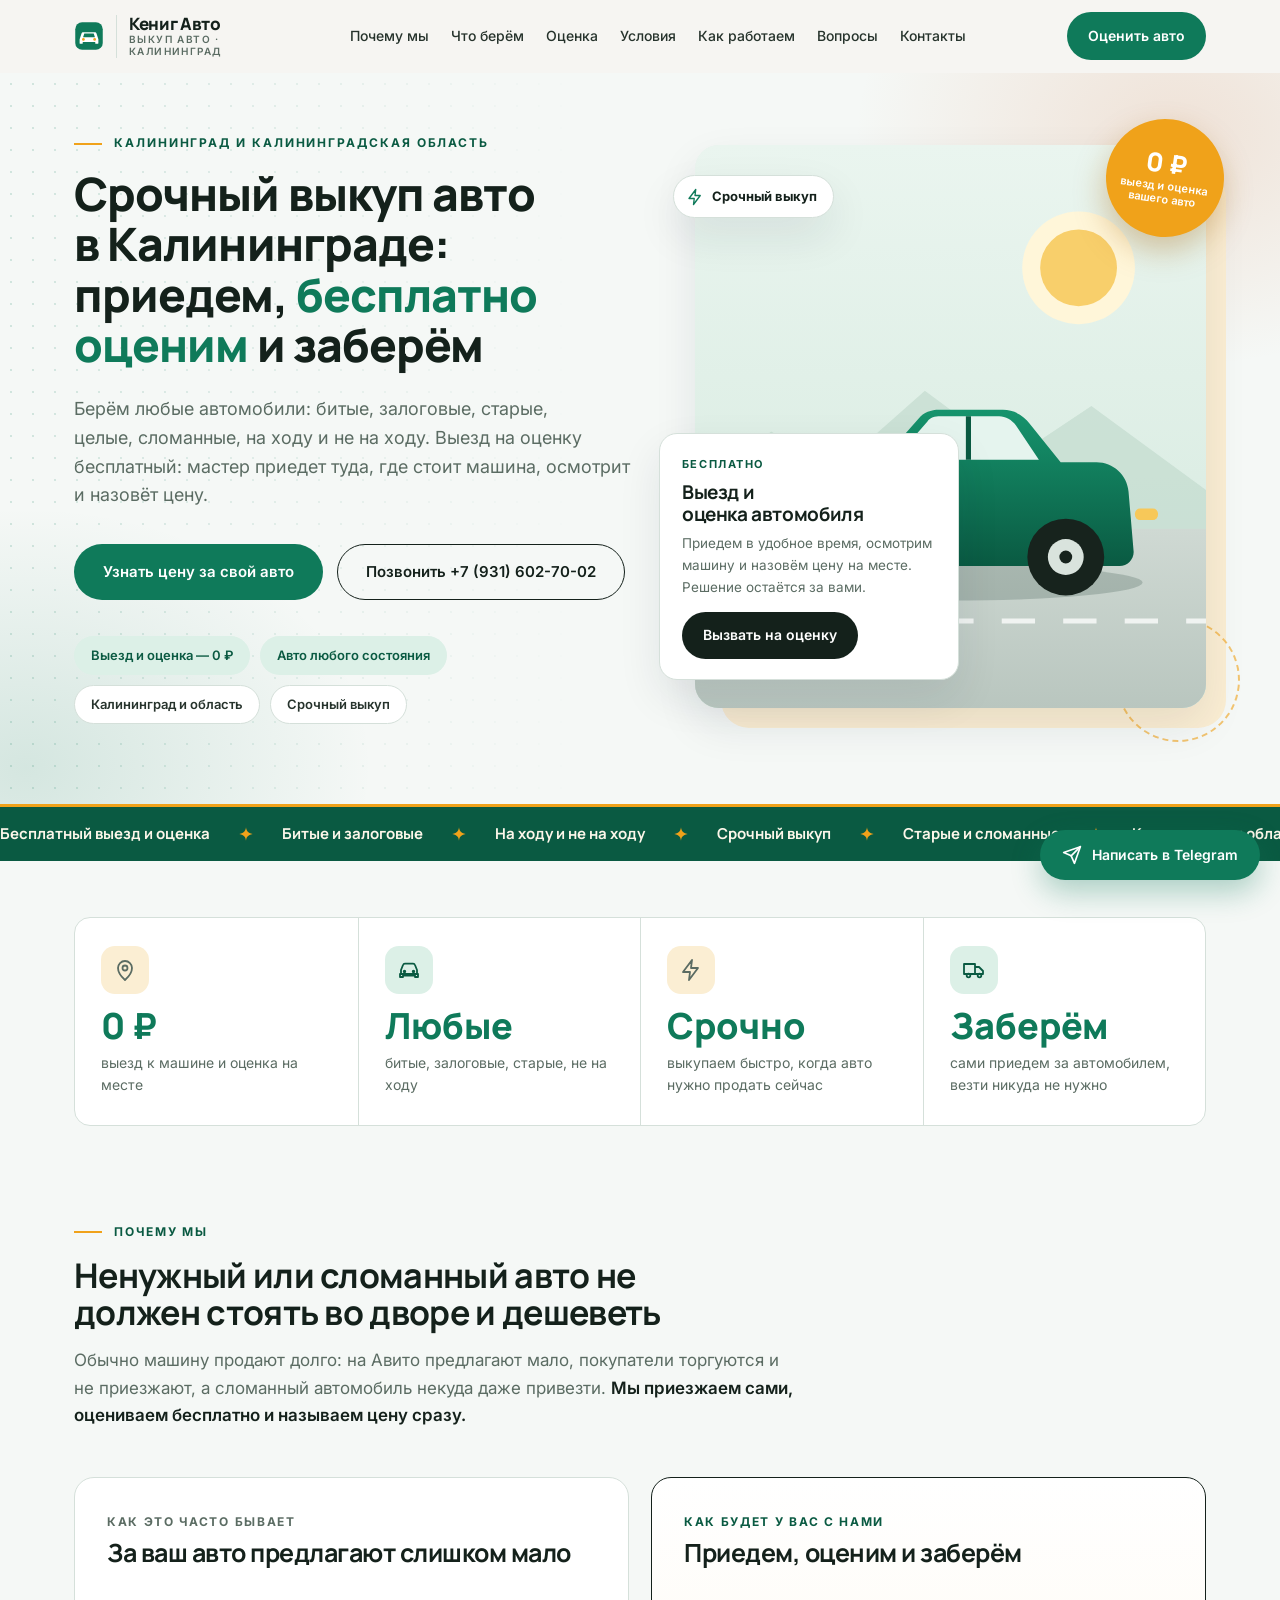
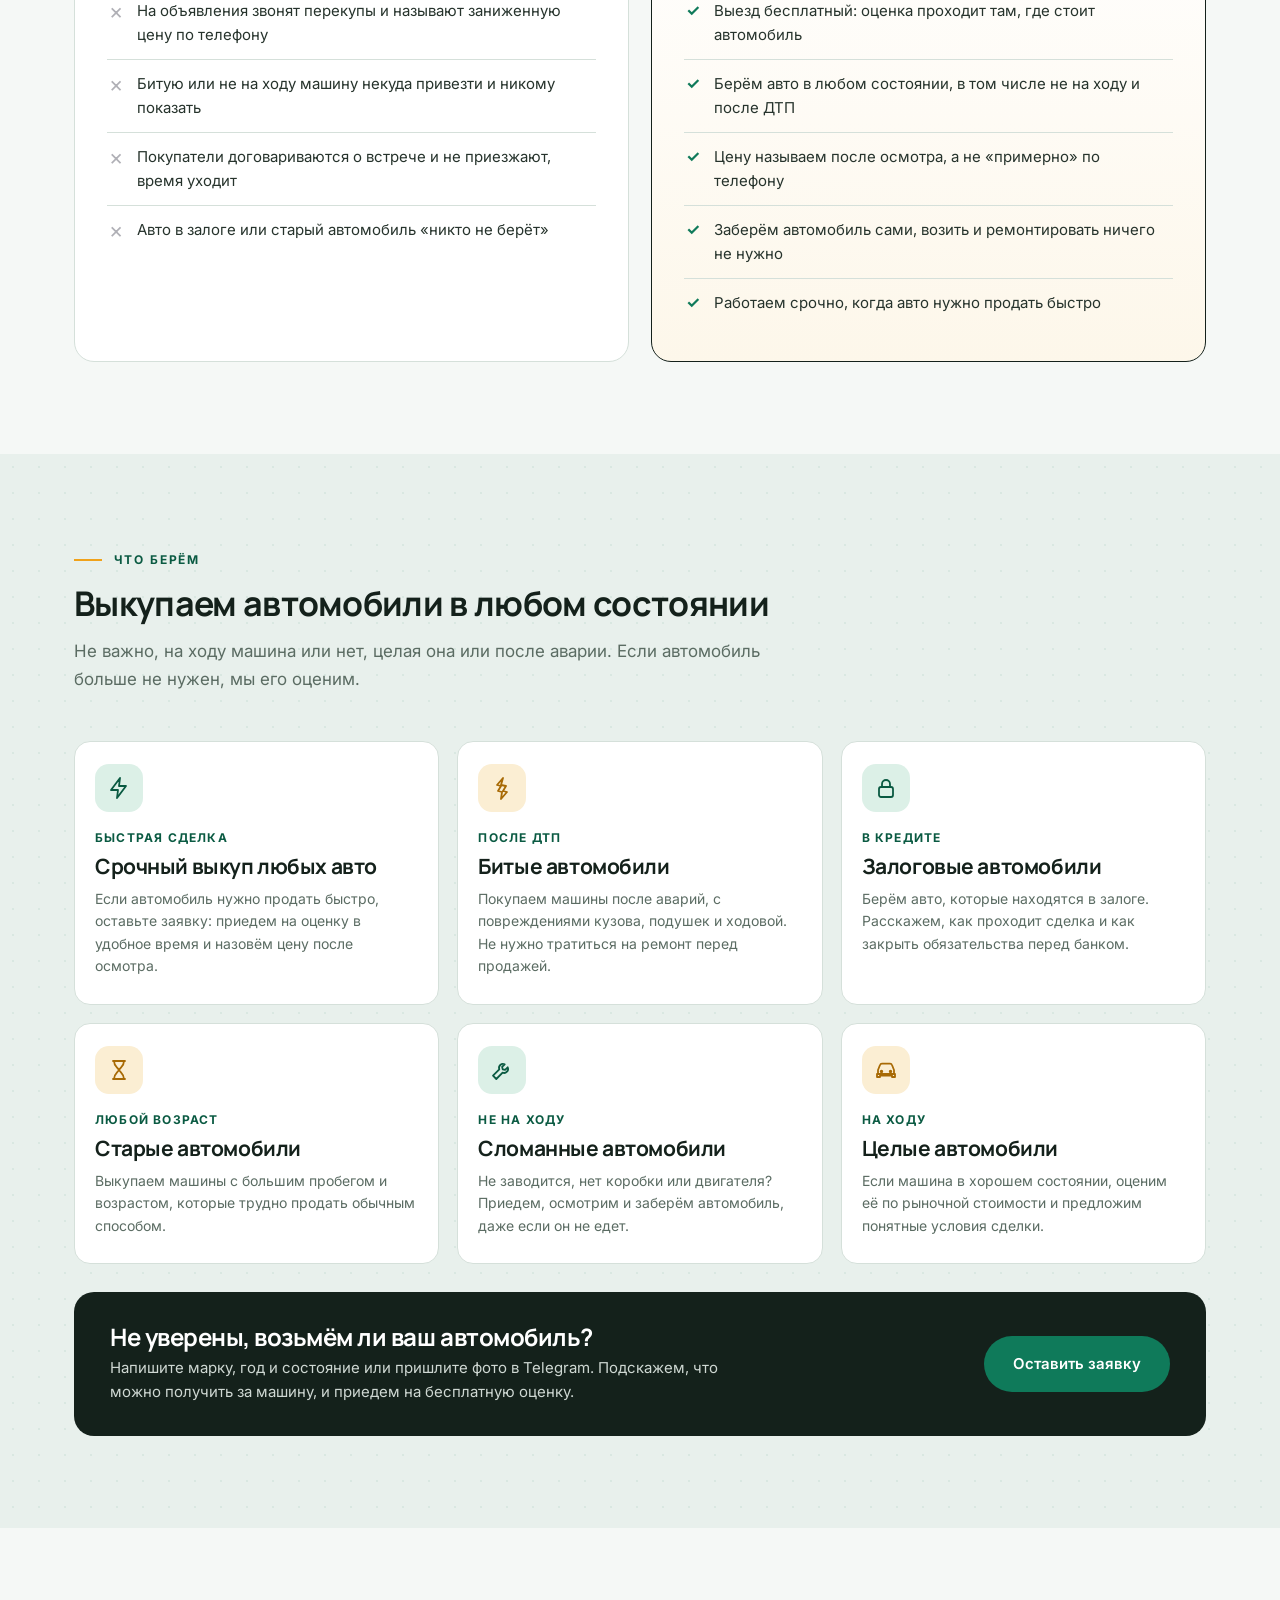
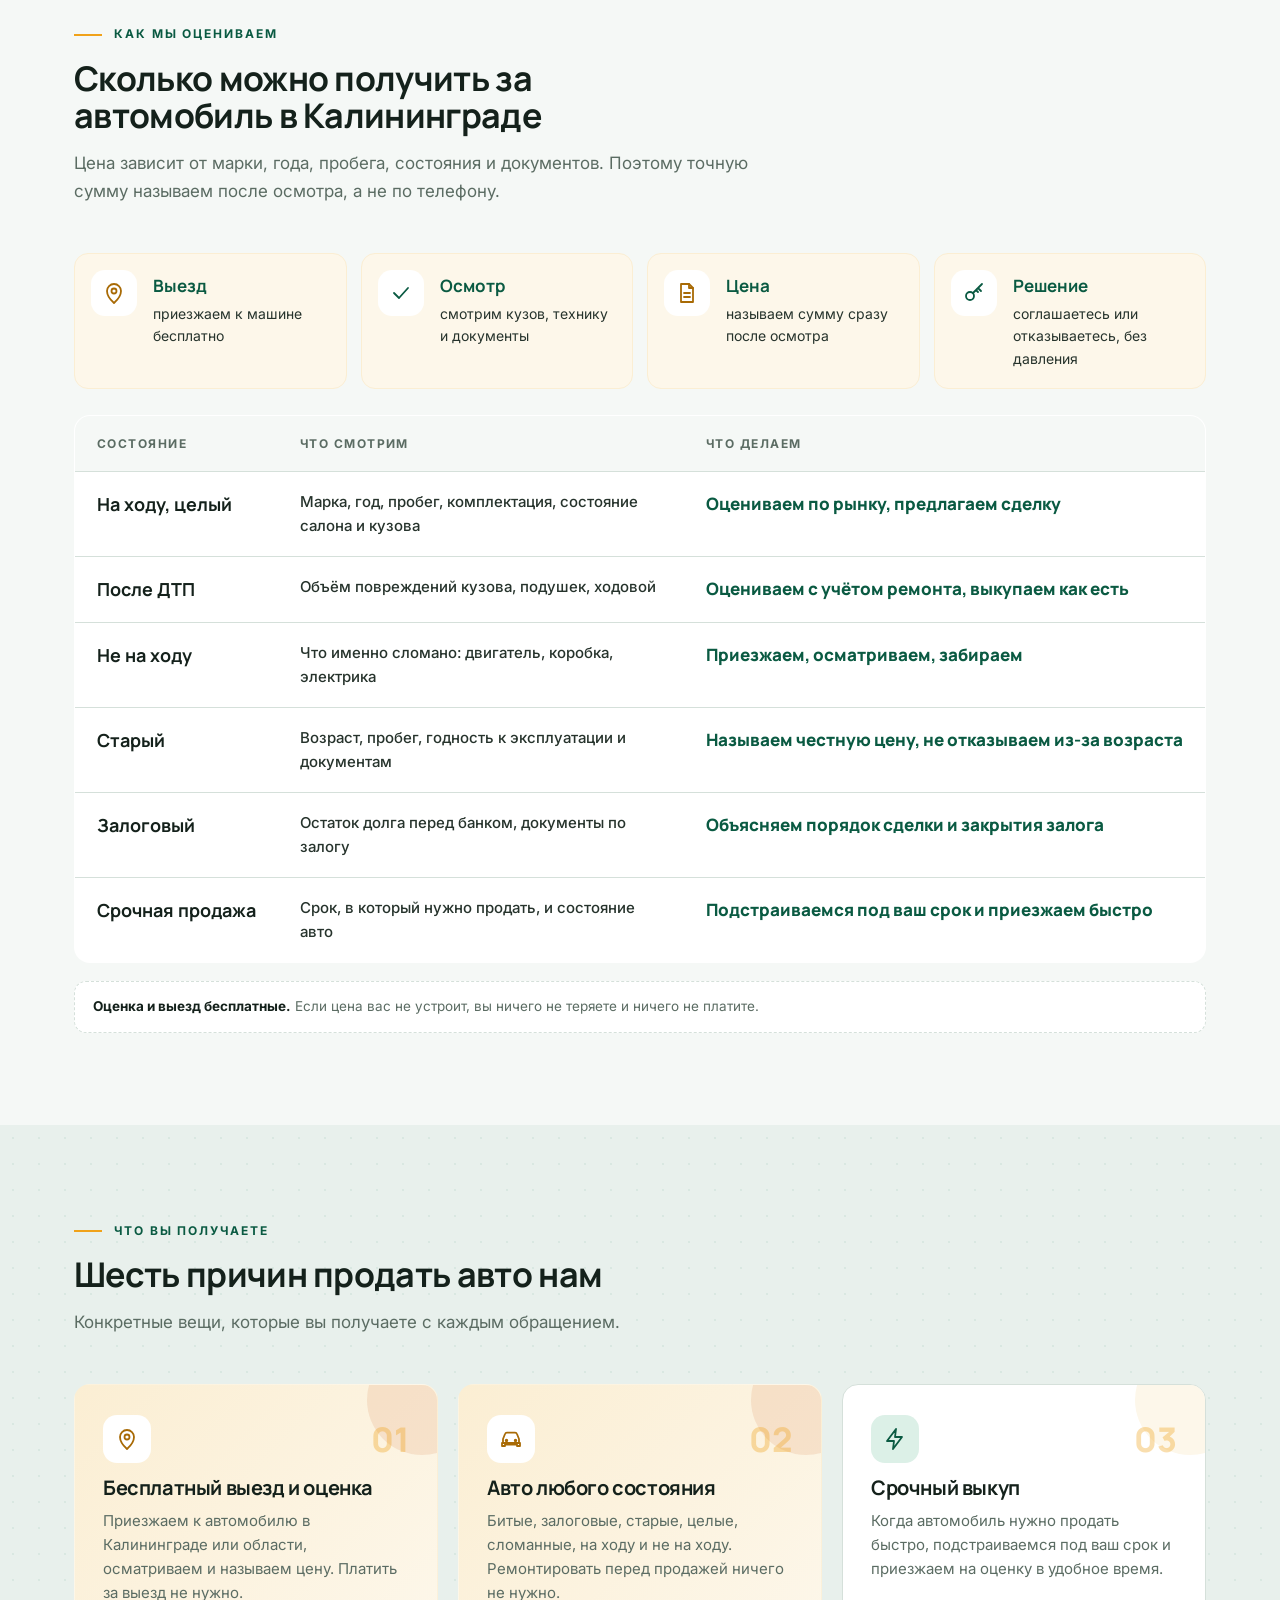
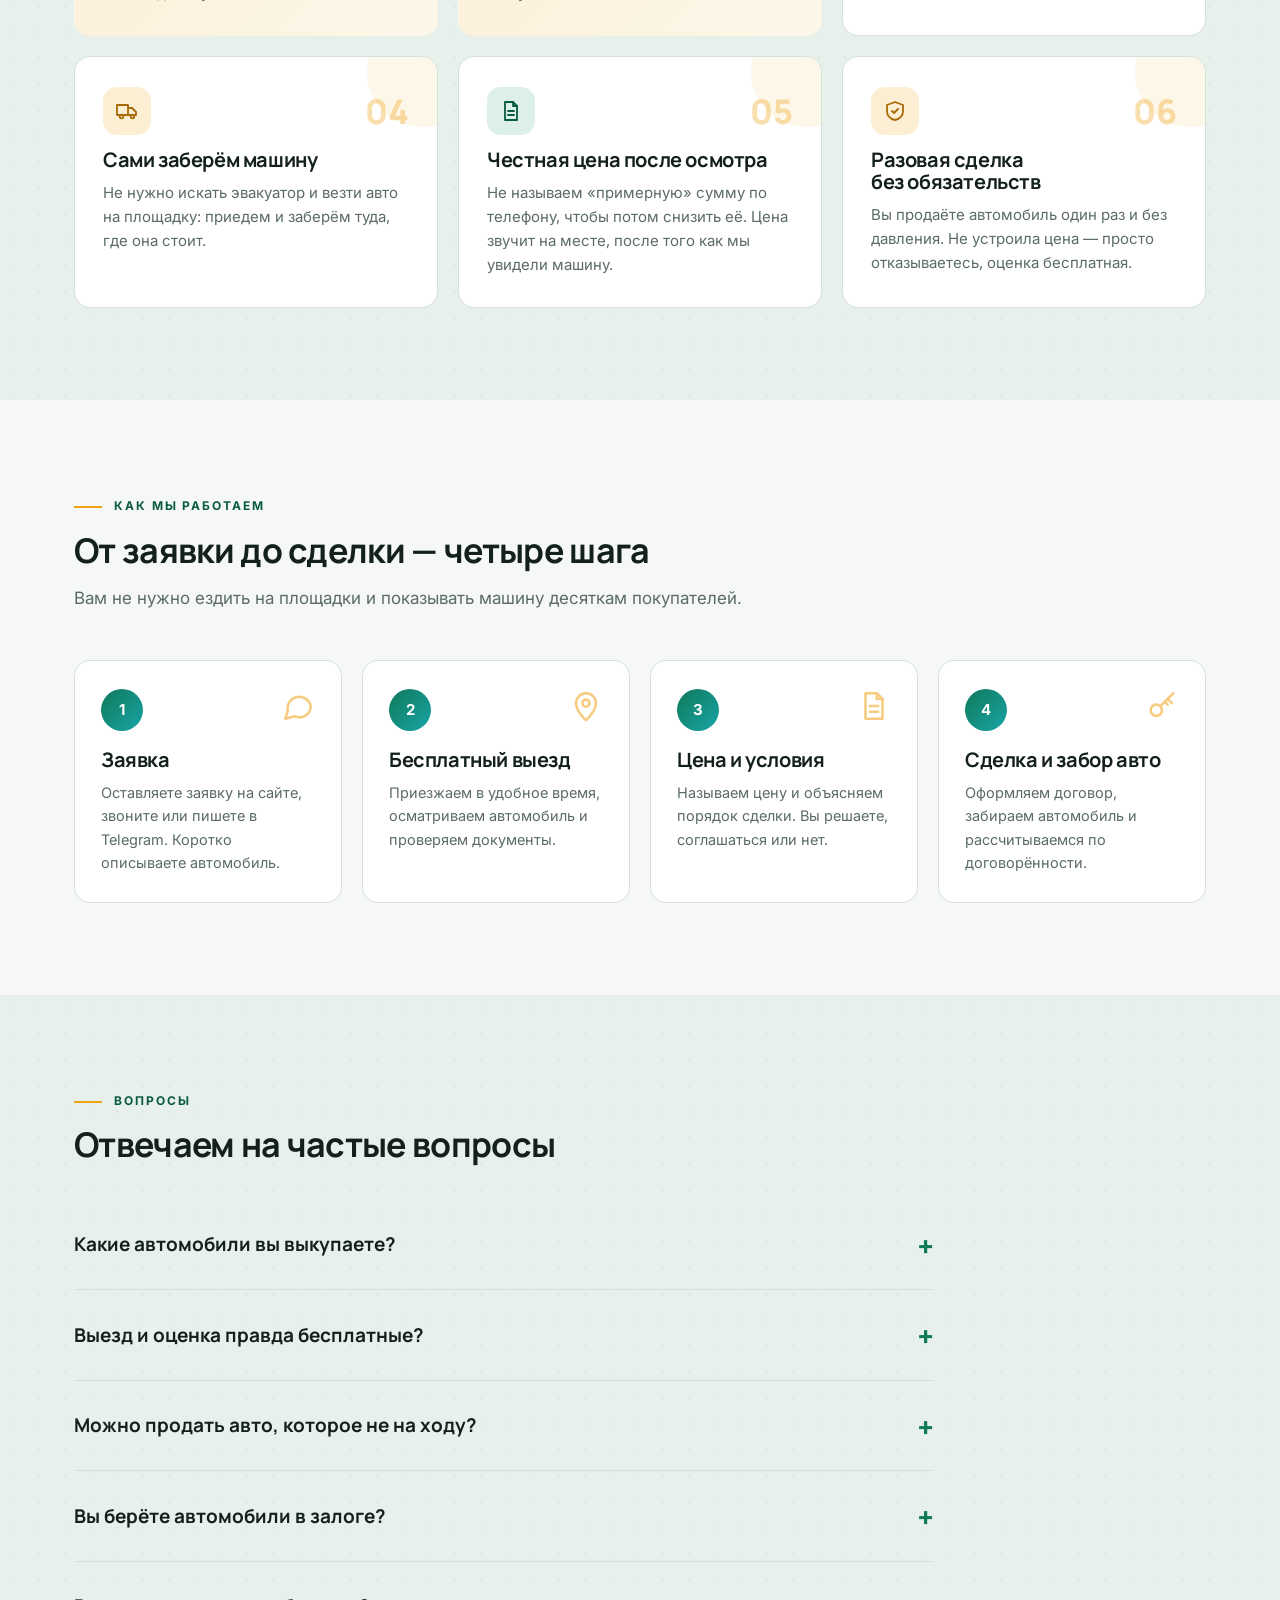
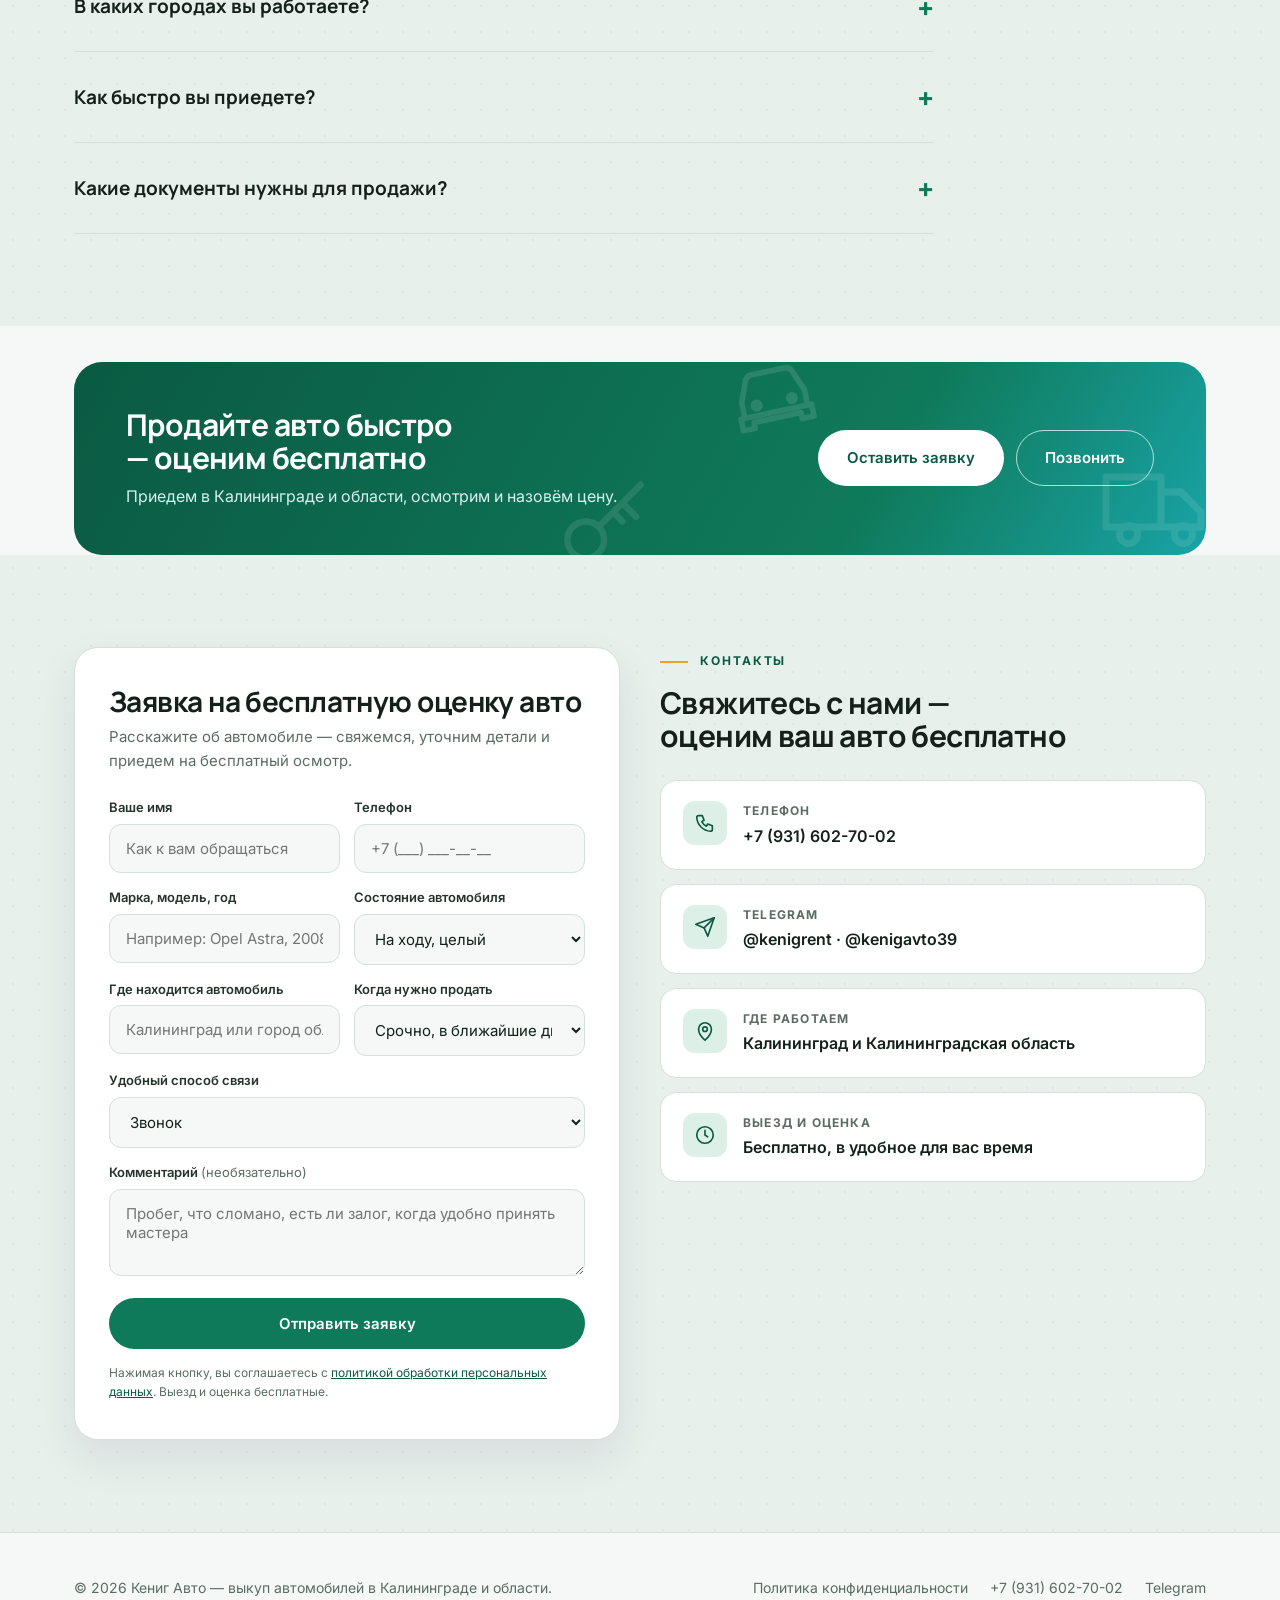
==== index.html @ 253a0542 "init: landing for Kenig Avto car buyout Kaliningrad" ====
<!DOCTYPE html>
<html lang="ru">
<head>
<meta charset="UTF-8">
<meta name="viewport" content="width=device-width, initial-scale=1.0">
<meta name="robots" content="noindex, nofollow">
<title>Срочный выкуп авто в Калининграде и области с бесплатным выездом | Кениг Авто</title>
<meta name="description" content="Выкуп любых автомобилей в Калининграде и Калининградской области: битых, залоговых, старых, не на ходу. Бесплатный выезд и оценка, приедем и заберём авто.">
<link rel="icon" href="img/favicon.svg" type="image/svg+xml">
<link rel="preconnect" href="https://fonts.googleapis.com">
<link rel="preconnect" href="https://fonts.gstatic.com" crossorigin>
<link href="https://fonts.googleapis.com/css2?family=Manrope:wght@500;600;700;800&family=Inter:wght@400;500;600;700&display=swap" rel="stylesheet">
<link rel="stylesheet" href="styles.css">
<link rel="stylesheet" href="blog/blog.css">
<link rel="alternate" type="application/rss+xml" title="Блог" href="feed.xml">
</head>
<body>
<svg width="0" height="0" style="position:absolute" aria-hidden="true"><defs>
<symbol id="i-car" viewBox="0 0 24 24"><path d="M4 16V12l2-5a2 2 0 0 1 1.9-1.3h8.2A2 2 0 0 1 18 7l2 5v4"/><path d="M3 16h18v3h-3v-1.5H6V19H3z"/><circle cx="7.5" cy="13.5" r=".8"/><circle cx="16.5" cy="13.5" r=".8"/></symbol>
<symbol id="i-pin" viewBox="0 0 24 24"><path d="M12 22s7-6.2 7-12a7 7 0 1 0-14 0c0 5.8 7 12 7 12z"/><circle cx="12" cy="10" r="2.5"/></symbol>
<symbol id="i-bolt" viewBox="0 0 24 24"><path d="M13 2 4 14h7l-1 8 9-12h-7z"/></symbol>
<symbol id="i-wrench" viewBox="0 0 24 24"><path d="M14.7 6.3a4 4 0 0 0-5.4 5.1L3 17.7 6.3 21l6.3-6.3a4 4 0 0 0 5.1-5.4l-2.6 2.6-2.4-.6-.6-2.4z"/></symbol>
<symbol id="i-crash" viewBox="0 0 24 24"><path d="m13 2-2 7 5 1-3 5 4 1-6 7 1-7-4-1 3-5-4-1z"/></symbol>
<symbol id="i-lock" viewBox="0 0 24 24"><rect x="5" y="11" width="14" height="10" rx="2"/><path d="M8 11V8a4 4 0 0 1 8 0v3"/></symbol>
<symbol id="i-hourglass" viewBox="0 0 24 24"><path d="M6 3h12M6 21h12"/><path d="M7 3c0 5 3 6 5 9-2 3-5 4-5 9M17 3c0 5-3 6-5 9 2 3 5 4 5 9"/></symbol>
<symbol id="i-key" viewBox="0 0 24 24"><circle cx="8" cy="15" r="4"/><path d="m11 12 9-9M16 7l3 3M14 9l2 2"/></symbol>
<symbol id="i-shield" viewBox="0 0 24 24"><path d="M12 3l8 3v6c0 5-3.5 8-8 9-4.5-1-8-4-8-9V6z"/><path d="m9 12 2 2 4-4"/></symbol>
<symbol id="i-file" viewBox="0 0 24 24"><path d="M6 3h8l4 4v14H6z"/><path d="M14 3v4h4M9 12h6M9 16h6"/></symbol>
<symbol id="i-clock" viewBox="0 0 24 24"><circle cx="12" cy="12" r="9"/><path d="M12 7v5l3 2"/></symbol>
<symbol id="i-check" viewBox="0 0 24 24"><path d="m5 12 5 5 9-10"/></symbol>
<symbol id="i-truck" viewBox="0 0 24 24"><path d="M2 6h11v10H2zM13 9h4l4 4v3h-8"/><circle cx="6.5" cy="17.5" r="1.8"/><circle cx="17.5" cy="17.5" r="1.8"/></symbol>
<symbol id="i-chat" viewBox="0 0 24 24"><path d="M21 12a8 8 0 0 1-11.5 7.2L3 21l1.8-5.5A8 8 0 1 1 21 12z"/></symbol>
<symbol id="i-phone" viewBox="0 0 24 24"><path d="M5 4h4l2 5-2.5 1.5a11 11 0 0 0 5 5L15 13l5 2v4a2 2 0 0 1-2 2A16 16 0 0 1 3 6a2 2 0 0 1 2-2z"/></symbol>
<symbol id="i-spark" viewBox="0 0 24 24"><path d="M12 2c.6 5 2.4 8.4 10 10-7.6 1.6-9.4 5-10 10-.6-5-2.4-8.4-10-10 7.6-1.6 9.4-5 10-10z" fill="currentColor" stroke="none"/></symbol>
</defs></svg>

<header class="header" id="header">
  <div class="header__inner">
    <a href="#top" class="logo" aria-label="Кениг Авто — выкуп авто в Калининграде">
      <img src="img/logo.svg" alt="Кениг Авто" width="34" height="34">
      <span class="logo__t">Кениг Авто<small>Выкуп авто · Калининград</small></span>
    </a>
    <nav class="nav" id="nav">
      <a href="#why">Почему мы</a>
      <a href="#services">Что берём</a>
      <a href="#pricing">Оценка</a>
      <a href="#offers">Условия</a>
      <a href="#process">Как работаем</a>
      <a href="#faq">Вопросы</a>
      <a href="#contact">Контакты</a>
    <!-- BLOGNAV:START --><!-- BLOGNAV:END --></nav>
    <div class="header__right">
      <a href="tel:+79316027002" class="header__phone">+7 (931) 602-70-02</a>
      <a href="#contact" class="btn btn--primary">Оценить авто</a>
      <button class="burger" id="burger" aria-label="Меню"><span></span></button>
    </div>
  </div>
</header>

<main id="top">

<section class="hero">
  <div class="container hero__grid">
    <div>
      <p class="section-tag">Калининград и Калининградская область</p>
      <h1>Срочный выкуп авто в Калининграде: приедем, <em>бесплатно оценим</em> и заберём</h1>
      <p class="hero__lead">Берём любые автомобили: битые, залоговые, старые, целые, сломанные, на ходу и не на ходу. Выезд на оценку бесплатный: мастер приедет туда, где стоит машина, осмотрит и назовёт цену.</p>
      <div class="hero__cta">
        <a href="#contact" class="btn btn--primary">Узнать цену за свой авто</a>
        <a href="tel:+79316027002" class="btn btn--outline">Позвонить +7 (931) 602-70-02</a>
      </div>
      <div class="hero__chips">
        <span class="chip chip--gift">Выезд и оценка — 0 ₽</span>
        <span class="chip chip--gift">Авто любого состояния</span>
        <span class="chip">Калининград и область</span>
        <span class="chip">Срочный выкуп</span>
      </div>
    </div>
    <div class="hero__visual">
      <div class="hero__photo"><img src="img/hero.svg" alt="Автомобиль и ключи: выкуп авто в Калининграде" fetchpriority="high"></div>
      <div class="sticker sticker--round"><b>0 ₽</b><span>выезд и оценка вашего авто</span></div>
      <div class="sticker sticker--tag"><svg class="ic"><use href="#i-bolt"/></svg>Срочный выкуп</div>
      <aside class="hero__card">
        <p class="hero__card-tag">Бесплатно</p>
        <h3>Выезд и оценка автомобиля</h3>
        <p>Приедем в удобное время, осмотрим машину и назовём цену на месте. Решение остаётся за вами.</p>
        <a href="#contact" class="btn btn--dark">Вызвать на оценку</a>
      </aside>
    </div>
  </div>
</section>

<div class="ticker" aria-hidden="true"><div class="ticker__track"><span>Бесплатный выезд и оценка</span><svg class="ic"><use href="#i-spark"/></svg><span>Битые и залоговые</span><svg class="ic"><use href="#i-spark"/></svg><span>На ходу и не на ходу</span><svg class="ic"><use href="#i-spark"/></svg><span>Срочный выкуп</span><svg class="ic"><use href="#i-spark"/></svg><span>Старые и сломанные</span><svg class="ic"><use href="#i-spark"/></svg><span>Калининград и область</span><svg class="ic"><use href="#i-spark"/></svg><span>Бесплатный выезд и оценка</span><svg class="ic"><use href="#i-spark"/></svg><span>Битые и залоговые</span><svg class="ic"><use href="#i-spark"/></svg><span>На ходу и не на ходу</span><svg class="ic"><use href="#i-spark"/></svg><span>Срочный выкуп</span><svg class="ic"><use href="#i-spark"/></svg><span>Старые и сломанные</span><svg class="ic"><use href="#i-spark"/></svg><span>Калининград и область</span><svg class="ic"><use href="#i-spark"/></svg></div></div>

<section class="stats">
  <div class="container">
    <div class="stats__row">
      <div class="stat"><span class="ico"><svg class="ic"><use href="#i-pin"/></svg></span><b>0 ₽</b><span>выезд к машине и оценка на месте</span></div>
      <div class="stat"><span class="ico"><svg class="ic"><use href="#i-car"/></svg></span><b>Любые</b><span>битые, залоговые, старые, не на ходу</span></div>
      <div class="stat"><span class="ico"><svg class="ic"><use href="#i-bolt"/></svg></span><b>Срочно</b><span>выкупаем быстро, когда авто нужно продать сейчас</span></div>
      <div class="stat"><span class="ico"><svg class="ic"><use href="#i-truck"/></svg></span><b>Заберём</b><span>сами приедем за автомобилем, везти никуда не нужно</span></div>
    </div>
  </div>
</section>

<section id="why">
  <div class="container">
    <p class="section-tag">Почему мы</p>
    <h2 class="section-title">Ненужный или сломанный авто не должен стоять во дворе и дешеветь</h2>
    <p class="section-lead">Обычно машину продают долго: на Авито предлагают мало, покупатели торгуются и не приезжают, а сломанный автомобиль некуда даже привезти. <b>Мы приезжаем сами, оцениваем бесплатно и называем цену сразу.</b></p>
    <div class="versus">
      <div class="versus__col">
        <p class="versus__label">Как это часто бывает</p>
        <h3>За ваш авто предлагают слишком мало</h3>
        <ul>
          <li>На объявления звонят перекупы и называют заниженную цену по телефону</li>
          <li>Битую или не на ходу машину некуда привезти и никому показать</li>
          <li>Покупатели договариваются о встрече и не приезжают, время уходит</li>
          <li>Авто в залоге или старый автомобиль «никто не берёт»</li>
        </ul>
      </div>
      <div class="versus__col versus__col--good">
        <p class="versus__label">Как будет у вас с нами</p>
        <h3>Приедем, оценим и заберём</h3>
        <ul>
          <li>Выезд бесплатный: оценка проходит там, где стоит автомобиль</li>
          <li>Берём авто в любом состоянии, в том числе не на ходу и после ДТП</li>
          <li>Цену называем после осмотра, а не «примерно» по телефону</li>
          <li>Заберём автомобиль сами, возить и ремонтировать ничего не нужно</li>
          <li>Работаем срочно, когда авто нужно продать быстро</li>
        </ul>
      </div>
    </div>
  </div>
</section>

<section id="services" class="alt">
  <div class="container">
    <p class="section-tag">Что берём</p>
    <h2 class="section-title">Выкупаем автомобили в любом состоянии</h2>
    <p class="section-lead">Не важно, на ходу машина или нет, целая она или после аварии. Если автомобиль больше не нужен, мы его оценим.</p>
    <div class="srv-grid srv-grid--3">
      <article class="srv">
        <div class="srv__body">
          <span class="ico"><svg class="ic"><use href="#i-bolt"/></svg></span>
          <p class="srv__price">быстрая сделка</p>
          <h3>Срочный выкуп любых авто</h3>
          <p>Если автомобиль нужно продать быстро, оставьте заявку: приедем на оценку в удобное время и назовём цену после осмотра.</p>
        </div>
      </article>
      <article class="srv">
        <div class="srv__body">
          <span class="ico"><svg class="ic"><use href="#i-crash"/></svg></span>
          <p class="srv__price">после ДТП</p>
          <h3>Битые автомобили</h3>
          <p>Покупаем машины после аварий, с повреждениями кузова, подушек и ходовой. Не нужно тратиться на ремонт перед продажей.</p>
        </div>
      </article>
      <article class="srv">
        <div class="srv__body">
          <span class="ico"><svg class="ic"><use href="#i-lock"/></svg></span>
          <p class="srv__price">в кредите</p>
          <h3>Залоговые автомобили</h3>
          <p>Берём авто, которые находятся в залоге. Расскажем, как проходит сделка и как закрыть обязательства перед банком.</p>
        </div>
      </article>
      <article class="srv">
        <div class="srv__body">
          <span class="ico"><svg class="ic"><use href="#i-hourglass"/></svg></span>
          <p class="srv__price">любой возраст</p>
          <h3>Старые автомобили</h3>
          <p>Выкупаем машины с большим пробегом и возрастом, которые трудно продать обычным способом.</p>
        </div>
      </article>
      <article class="srv">
        <div class="srv__body">
          <span class="ico"><svg class="ic"><use href="#i-wrench"/></svg></span>
          <p class="srv__price">не на ходу</p>
          <h3>Сломанные автомобили</h3>
          <p>Не заводится, нет коробки или двигателя? Приедем, осмотрим и заберём автомобиль, даже если он не едет.</p>
        </div>
      </article>
      <article class="srv">
        <div class="srv__body">
          <span class="ico"><svg class="ic"><use href="#i-car"/></svg></span>
          <p class="srv__price">на ходу</p>
          <h3>Целые автомобили</h3>
          <p>Если машина в хорошем состоянии, оценим её по рыночной стоимости и предложим понятные условия сделки.</p>
        </div>
      </article>
    </div>
    <div class="furniture-row" style="margin-top:28px">
      <div>
        <h3>Не уверены, возьмём ли ваш автомобиль?</h3>
        <p>Напишите марку, год и состояние или пришлите фото в Telegram. Подскажем, что можно получить за машину, и приедем на бесплатную оценку.</p>
      </div>
      <a href="#contact" class="btn btn--primary">Оставить заявку</a>
    </div>
  </div>
</section>

<section id="pricing">
  <div class="container">
    <p class="section-tag">Как мы оцениваем</p>
    <h2 class="section-title">Сколько можно получить за автомобиль в Калининграде</h2>
    <p class="section-lead">Цена зависит от марки, года, пробега, состояния и документов. Поэтому точную сумму называем после осмотра, а не по телефону.</p>

    <div class="included">
      <div><span class="ico"><svg class="ic"><use href="#i-pin"/></svg></span><b>Выезд</b>приезжаем к машине бесплатно</div>
      <div><span class="ico"><svg class="ic"><use href="#i-check"/></svg></span><b>Осмотр</b>смотрим кузов, технику и документы</div>
      <div><span class="ico"><svg class="ic"><use href="#i-file"/></svg></span><b>Цена</b>называем сумму сразу после осмотра</div>
      <div><span class="ico"><svg class="ic"><use href="#i-key"/></svg></span><b>Решение</b>соглашаетесь или отказываетесь, без давления</div>
    </div>

    <table class="ptable">
      <thead>
        <tr><th>Состояние</th><th>Что смотрим</th><th>Что делаем</th></tr>
      </thead>
      <tbody>
        <tr><td>На ходу, целый</td><td>Марка, год, пробег, комплектация, состояние салона и кузова</td><td>Оцениваем по рынку, предлагаем сделку</td></tr>
        <tr><td>После ДТП</td><td>Объём повреждений кузова, подушек, ходовой</td><td>Оцениваем с учётом ремонта, выкупаем как есть</td></tr>
        <tr><td>Не на ходу</td><td>Что именно сломано: двигатель, коробка, электрика</td><td>Приезжаем, осматриваем, забираем</td></tr>
        <tr><td>Старый</td><td>Возраст, пробег, годность к эксплуатации и документам</td><td>Называем честную цену, не отказываем из-за возраста</td></tr>
        <tr><td>Залоговый</td><td>Остаток долга перед банком, документы по залогу</td><td>Объясняем порядок сделки и закрытия залога</td></tr>
        <tr><td>Срочная продажа</td><td>Срок, в который нужно продать, и состояние авто</td><td>Подстраиваемся под ваш срок и приезжаем быстро</td></tr>
      </tbody>
    </table>
    <p class="price-note"><b>Оценка и выезд бесплатные.</b> Если цена вас не устроит, вы ничего не теряете и ничего не платите.</p>
  </div>
</section>

<section id="offers" class="alt">
  <div class="container">
    <p class="section-tag">Что вы получаете</p>
    <h2 class="section-title">Шесть причин продать авто нам</h2>
    <p class="section-lead">Конкретные вещи, которые вы получаете с каждым обращением.</p>
    <div class="offer-grid">
      <div class="offer-card offer-card--gift">
        <div class="offer-card__top"><span class="ico"><svg class="ic"><use href="#i-pin"/></svg></span><div class="offer-card__num">01</div></div>
        <h3>Бесплатный выезд и оценка</h3>
        <p>Приезжаем к автомобилю в Калининграде или области, осматриваем и называем цену. Платить за выезд не нужно.</p>
      </div>
      <div class="offer-card offer-card--gift">
        <div class="offer-card__top"><span class="ico"><svg class="ic"><use href="#i-car"/></svg></span><div class="offer-card__num">02</div></div>
        <h3>Авто любого состояния</h3>
        <p>Битые, залоговые, старые, целые, сломанные, на ходу и не на ходу. Ремонтировать перед продажей ничего не нужно.</p>
      </div>
      <div class="offer-card">
        <div class="offer-card__top"><span class="ico"><svg class="ic"><use href="#i-bolt"/></svg></span><div class="offer-card__num">03</div></div>
        <h3>Срочный выкуп</h3>
        <p>Когда автомобиль нужно продать быстро, подстраиваемся под ваш срок и приезжаем на оценку в удобное время.</p>
      </div>
      <div class="offer-card">
        <div class="offer-card__top"><span class="ico"><svg class="ic"><use href="#i-truck"/></svg></span><div class="offer-card__num">04</div></div>
        <h3>Сами заберём машину</h3>
        <p>Не нужно искать эвакуатор и везти авто на площадку: приедем и заберём туда, где она стоит.</p>
      </div>
      <div class="offer-card">
        <div class="offer-card__top"><span class="ico"><svg class="ic"><use href="#i-file"/></svg></span><div class="offer-card__num">05</div></div>
        <h3>Честная цена после осмотра</h3>
        <p>Не называем «примерную» сумму по телефону, чтобы потом снизить её. Цена звучит на месте, после того как мы увидели машину.</p>
      </div>
      <div class="offer-card">
        <div class="offer-card__top"><span class="ico"><svg class="ic"><use href="#i-shield"/></svg></span><div class="offer-card__num">06</div></div>
        <h3>Разовая сделка без обязательств</h3>
        <p>Вы продаёте автомобиль один раз и без давления. Не устроила цена — просто отказываетесь, оценка бесплатная.</p>
      </div>
    </div>
  </div>
</section>

<section id="process">
  <div class="container">
    <p class="section-tag">Как мы работаем</p>
    <h2 class="section-title">От заявки до сделки — четыре шага</h2>
    <p class="section-lead">Вам не нужно ездить на площадки и показывать машину десяткам покупателей.</p>
    <div class="steps steps--4">
      <div class="step">
        <span class="step__n">1</span>
        <svg class="ic step__ic"><use href="#i-chat"/></svg>
        <h3>Заявка</h3>
        <p>Оставляете заявку на сайте, звоните или пишете в Telegram. Коротко описываете автомобиль.</p>
      </div>
      <div class="step">
        <span class="step__n">2</span>
        <svg class="ic step__ic"><use href="#i-pin"/></svg>
        <h3>Бесплатный выезд</h3>
        <p>Приезжаем в удобное время, осматриваем автомобиль и проверяем документы.</p>
      </div>
      <div class="step">
        <span class="step__n">3</span>
        <svg class="ic step__ic"><use href="#i-file"/></svg>
        <h3>Цена и условия</h3>
        <p>Называем цену и объясняем порядок сделки. Вы решаете, соглашаться или нет.</p>
      </div>
      <div class="step">
        <span class="step__n">4</span>
        <svg class="ic step__ic"><use href="#i-key"/></svg>
        <h3>Сделка и забор авто</h3>
        <p>Оформляем договор, забираем автомобиль и рассчитываемся по договорённости.</p>
      </div>
    </div>
  </div>
</section>

<section id="faq" class="alt">
  <div class="container">
    <p class="section-tag">Вопросы</p>
    <h2 class="section-title">Отвечаем на частые вопросы</h2>
    <div class="faq" style="margin-top:36px">
      <details class="faq__item">
        <summary>Какие автомобили вы выкупаете?</summary>
        <p>Любые: битые после ДТП, залоговые, старые, целые, сломанные, на ходу и не на ходу. Если не уверены, напишите марку, год и состояние, и мы скажем, возьмём ли и примерно на что рассчитывать.</p>
      </details>
      <details class="faq__item">
        <summary>Выезд и оценка правда бесплатные?</summary>
        <p>Да. Мы приезжаем к автомобилю, осматриваем его и называем цену, не беря за это денег. Если цена не подошла, вы просто отказываетесь.</p>
      </details>
      <details class="faq__item">
        <summary>Можно продать авто, которое не на ходу?</summary>
        <p>Да. Мы приедем и заберём автомобиль там, где он стоит, даже если он не заводится или не едет.</p>
      </details>
      <details class="faq__item">
        <summary>Вы берёте автомобили в залоге?</summary>
        <p>Да, залоговые авто мы выкупаем. Расскажем, как проходит такая сделка и что нужно по документам, чтобы закрыть обязательства перед банком.</p>
      </details>
      <details class="faq__item">
        <summary>В каких городах вы работаете?</summary>
        <p>В Калининграде и Калининградской области. Выезжаем к автомобилю по всей области: напишите, где он стоит, и мы сориентируем по срокам.</p>
      </details>
      <details class="faq__item">
        <summary>Как быстро вы приедете?</summary>
        <p>Работаем срочно. Оставьте заявку или позвоните, договоримся о времени выезда в удобный для вас день, в том числе в день обращения, если график позволяет.</p>
      </details>
      <details class="faq__item">
        <summary>Какие документы нужны для продажи?</summary>
        <p>Обычно нужны паспорт собственника, ПТС и СТС. Для залогового автомобиля нужны ещё документы по кредиту. Точный список подскажем при обращении.</p>
      </details>
    </div>
  </div>
</section>

<section class="band-wrap">
  <div class="container">
    <div class="band">
      <svg class="deco deco--b1" aria-hidden="true"><use href="#i-car"/></svg>
      <svg class="deco deco--b2" aria-hidden="true"><use href="#i-key"/></svg>
      <svg class="deco deco--b3" aria-hidden="true"><use href="#i-truck"/></svg>
      <div>
        <h2>Продайте авто быстро — оценим бесплатно</h2>
        <p>Приедем в Калининграде и области, осмотрим и назовём цену.</p>
      </div>
      <div class="band__btns">
        <a href="#contact" class="btn btn--light">Оставить заявку</a>
        <a href="tel:+79316027002" class="btn btn--ghost">Позвонить</a>
      </div>
    </div>
  </div>
</section>

<section id="contact" class="alt">
  <div class="container contact__grid">
    <form class="form leadForm" id="leadForm" novalidate>
      <h3>Заявка на бесплатную оценку авто</h3>
      <p class="form__sub">Расскажите об автомобиле — свяжемся, уточним детали и приедем на бесплатный осмотр.</p>
      <input type="text" name="_gotcha" style="display:none" tabindex="-1" autocomplete="off">
      <div class="field-row">
        <div class="field">
          <label for="f-name">Ваше имя</label>
          <input type="text" id="f-name" name="name" placeholder="Как к вам обращаться" required>
        </div>
        <div class="field">
          <label for="f-phone">Телефон</label>
          <input type="tel" id="f-phone" name="phone" placeholder="+7 (___) ___-__-__" required>
        </div>
      </div>
      <div class="field-row">
        <div class="field">
          <label for="f-car">Марка, модель, год</label>
          <input type="text" id="f-car" name="car" placeholder="Например: Opel Astra, 2008">
        </div>
        <div class="field">
          <label for="f-state">Состояние автомобиля</label>
          <select id="f-state" name="state">
            <option value="На ходу, целый">На ходу, целый</option>
            <option value="Битый после ДТП">Битый после ДТП</option>
            <option value="Не на ходу / сломан">Не на ходу / сломан</option>
            <option value="Старый">Старый</option>
            <option value="В залоге">В залоге</option>
          </select>
        </div>
      </div>
      <div class="field-row">
        <div class="field">
          <label for="f-place">Где находится автомобиль</label>
          <input type="text" id="f-place" name="place" placeholder="Калининград или город области">
        </div>
        <div class="field">
          <label for="f-term">Когда нужно продать</label>
          <select id="f-term" name="term">
            <option value="Срочно, в ближайшие дни">Срочно, в ближайшие дни</option>
            <option value="В течение недели">В течение недели</option>
            <option value="Пока узнаю цену">Пока узнаю цену</option>
          </select>
        </div>
      </div>
      <div class="field">
        <label for="f-messenger">Удобный способ связи</label>
        <select id="f-messenger" name="messenger">
          <option value="Звонок">Звонок</option>
          <option value="Telegram">Telegram</option>
          <option value="WhatsApp">WhatsApp</option>
        </select>
      </div>
      <div class="field">
        <label for="f-comment">Комментарий <span style="font-weight:400;color:var(--clr-text-soft)">(необязательно)</span></label>
        <textarea id="f-comment" name="comment" rows="3" placeholder="Пробег, что сломано, есть ли залог, когда удобно принять мастера"></textarea>
      </div>
      <button type="submit" class="btn btn--primary btn--block">Отправить заявку</button>
      <p class="form__agree">Нажимая кнопку, вы соглашаетесь с <a href="privacy.html" target="_blank">политикой обработки персональных данных</a>. Выезд и оценка бесплатные.</p>
    </form>

    <div>
      <p class="section-tag">Контакты</p>
      <h2 class="section-title" style="font-size:30px">Свяжитесь с нами — оценим ваш авто бесплатно</h2>
      <div class="contacts" style="margin-top:28px">
        <div class="contact-card">
          <div class="contact-card__icon"><svg class="ic"><use href="#i-phone"/></svg></div>
          <div><small>Телефон</small><b><a href="tel:+79316027002">+7 (931) 602-70-02</a></b></div>
        </div>
        <div class="contact-card">
          <div class="contact-card__icon"><svg viewBox="0 0 24 24" fill="none" stroke="currentColor" stroke-width="1.8" stroke-linecap="round" stroke-linejoin="round"><path d="m22 2-7 20-4-9-9-4z"/><path d="M22 2 11 13"/></svg></div>
          <div><small>Telegram</small><b><a href="https://t.me/kenigrent" target="_blank" rel="noopener">@kenigrent</a> · <a href="https://t.me/kenigavto39" target="_blank" rel="noopener">@kenigavto39</a></b></div>
        </div>
        <div class="contact-card">
          <div class="contact-card__icon"><svg class="ic"><use href="#i-pin"/></svg></div>
          <div><small>Где работаем</small><b>Калининград и Калининградская область</b></div>
        </div>
        <div class="contact-card">
          <div class="contact-card__icon"><svg class="ic"><use href="#i-clock"/></svg></div>
          <div><small>Выезд и оценка</small><b>Бесплатно, в удобное для вас время</b></div>
        </div>
      </div>
    </div>
  </div>
</section>

<!-- BLOG:START --><!-- BLOG:END -->
</main>

<footer class="footer">
  <div class="container footer__inner">
    <div>© <span id="year">2026</span> Кениг Авто — выкуп автомобилей в Калининграде и области.</div>
    <div class="footer__links">
      <a href="privacy.html">Политика конфиденциальности</a>
      <a href="tel:+79316027002">+7 (931) 602-70-02</a>
      <a href="https://t.me/kenigrent" target="_blank" rel="noopener">Telegram</a>
    </div>
  </div>
</footer>

<a href="https://t.me/kenigrent" target="_blank" rel="noopener" class="fab" aria-label="Написать в Telegram">
  <svg viewBox="0 0 24 24" fill="none" stroke="currentColor" stroke-width="2" stroke-linecap="round" stroke-linejoin="round"><path d="m22 2-7 20-4-9-9-4z"/><path d="M22 2 11 13"/></svg>
  <span>Написать в Telegram</span>
</a>

<script src="script.js"></script>
</body>
</html>
---- styles.css ----
:root {
  --clr-bg: #f5f8f6;
  --clr-bg-alt: #e8f0ec;
  --clr-surface: #ffffff;
  --clr-ink: #14211b;
  --clr-text: #26332c;
  --clr-text-soft: #5b6c63;
  --clr-line: #d5e0da;
  --clr-accent: #0f7a5a;
  --clr-accent-dark: #0a5a42;
  --clr-accent-soft: #dcf0e7;
  --clr-warm: #f0a21a;
  --clr-warm-dark: #a86a05;
  --clr-sand: #fbeed3;
  --clr-sand-2: #fdf7ea;
  --radius: 16px;
  --shadow: 0 18px 44px rgba(20, 30, 50, 0.09);
  --ff-head: 'Manrope', 'Inter', sans-serif;
  --ff-body: 'Inter', sans-serif;
}

* { box-sizing: border-box; margin: 0; padding: 0; }
html { scroll-behavior: smooth; }
body {
  font-family: var(--ff-body);
  background: var(--clr-bg);
  color: var(--clr-text);
  line-height: 1.6;
  -webkit-font-smoothing: antialiased;
}
img { max-width: 100%; display: block; }
a { color: inherit; text-decoration: none; }
ul { list-style: none; }
h1, h2, h3, h4 { font-family: var(--ff-head); font-weight: 700; color: var(--clr-ink); line-height: 1.1; letter-spacing: -0.02em; }
.container { max-width: 1180px; margin: 0 auto; padding: 0 24px; }
section { padding: 92px 0; }
.section-tag {
  display: inline-block;
  font-size: 12px;
  font-weight: 700;
  letter-spacing: 0.16em;
  text-transform: uppercase;
  color: var(--clr-accent-dark);
  margin-bottom: 16px;
}
.section-tag::before { content: ''; display: inline-block; width: 28px; height: 2px; background: var(--clr-accent); vertical-align: middle; margin-right: 12px; }
.section-title { font-size: 34px; max-width: 800px; margin-bottom: 16px; }
.section-lead { font-size: 17px; color: var(--clr-text-soft); max-width: 720px; margin-bottom: 48px; }

/* Buttons */
.btn {
  display: inline-flex;
  align-items: center;
  justify-content: center;
  gap: 8px;
  font-family: var(--ff-body);
  font-weight: 600;
  font-size: 15px;
  padding: 15px 28px;
  border-radius: 999px;
  border: 1px solid transparent;
  cursor: pointer;
  transition: all 0.2s ease;
  white-space: nowrap;
}
.btn--primary { background: var(--clr-accent); color: #fff; }
.btn--primary:hover { background: var(--clr-accent-dark); }
.btn--dark { background: var(--clr-ink); color: #fff; }
.btn--dark:hover { background: var(--clr-accent-dark); }
.btn--outline { background: transparent; border-color: var(--clr-ink); color: var(--clr-ink); }
.btn--outline:hover { background: var(--clr-ink); color: #fff; }
.btn--block { width: 100%; }

/* Header */
.header {
  position: sticky;
  top: 0;
  z-index: 100;
  background: rgba(246, 245, 241, 0.92);
  backdrop-filter: blur(12px);
  border-bottom: 1px solid transparent;
  transition: border-color 0.2s ease, box-shadow 0.2s ease;
}
.header.scrolled { border-bottom-color: var(--clr-line); box-shadow: 0 6px 24px rgba(20, 30, 50, 0.05); }
.header__inner { display: flex; align-items: center; justify-content: space-between; gap: 24px; min-width: 0; padding: 12px 24px; max-width: 1180px; margin: 0 auto; }
.logo { display: flex; align-items: center; flex-shrink: 0; }
.logo { gap: 10px; }
.logo svg { height: 40px; width: 40px; flex: none; }
.logo__t { font-family: var(--ff-head); font-weight: 800; font-size: 17px; letter-spacing: -0.02em; color: var(--clr-ink); line-height: 1.05; }
.logo__t em { font-style: normal; color: var(--clr-accent); }
.logo__t small { display: block; font-family: var(--ff-body); font-size: 10px; font-weight: 600; letter-spacing: 0.14em; text-transform: uppercase; color: var(--clr-text-soft); margin-top: 3px; }
.nav { display: flex; align-items: center; gap: 28px; }
.nav a { white-space: nowrap; font-size: 14px; font-weight: 500; color: var(--clr-text); transition: color 0.2s ease; }
.nav a:hover { color: var(--clr-accent); }
.header__right { display: flex; align-items: center; gap: 18px; flex-shrink: 0; }
.header__phone { font-weight: 600; font-size: 15px; white-space: nowrap; }
.burger { display: none; width: 42px; height: 42px; border: 1px solid var(--clr-line); background: var(--clr-surface); border-radius: 12px; cursor: pointer; position: relative; flex: none; }
.burger span, .burger::before, .burger::after { content: ''; position: absolute; left: 11px; right: 11px; height: 2px; background: var(--clr-ink); border-radius: 2px; transition: all 0.2s ease; }
.burger::before { top: 14px; }
.burger span { top: 20px; }
.burger::after { top: 26px; }
.burger.is-open::before { top: 20px; transform: rotate(45deg); }
.burger.is-open span { opacity: 0; }
.burger.is-open::after { top: 20px; transform: rotate(-45deg); }

/* Hero */
.hero { padding: 56px 0 80px; position: relative; overflow: hidden; }
.hero__grid { display: grid; grid-template-columns: 1.05fr 0.95fr; gap: 56px; align-items: center; position: relative; }
.hero h1 { font-size: 46px; margin-bottom: 24px; font-weight: 800; }
.hero h1 em { font-style: normal; color: var(--clr-accent); }
.hero__lead { font-size: 18px; color: var(--clr-text-soft); max-width: 560px; margin-bottom: 34px; }
.hero__cta { display: flex; flex-wrap: wrap; gap: 14px; margin-bottom: 36px; }
.hero__chips { display: flex; flex-wrap: wrap; gap: 10px; }
.chip { font-size: 13px; font-weight: 600; padding: 8px 16px; border-radius: 999px; border: 1px solid var(--clr-line); background: var(--clr-surface); color: var(--clr-text); }
.hero__visual { position: relative; }
.hero__photo { border-radius: 24px; overflow: hidden; box-shadow: var(--shadow); aspect-ratio: 4 / 4.4; background: var(--clr-bg-alt); }
.hero__photo img { width: 100%; height: 100%; object-fit: cover; }
.hero__card {
  position: absolute;
  left: -36px; bottom: 28px;
  width: 300px;
  background: var(--clr-surface);
  border: 1px solid var(--clr-line);
  border-radius: 18px;
  padding: 22px 22px 20px;
  box-shadow: var(--shadow);
}
.hero__card .hero__card-tag { font-size: 11px; font-weight: 700; letter-spacing: 0.14em; text-transform: uppercase; color: var(--clr-accent-dark); margin-bottom: 8px; }
.hero__card h3 { font-size: 19px; margin-bottom: 8px; line-height: 1.15; }
.hero__card p { font-size: 13.5px; color: var(--clr-text-soft); margin-bottom: 14px; }
.hero__card .btn { padding: 11px 20px; font-size: 14px; }

/* Stats */
.stats { padding: 0; }
.stats__row { display: grid; grid-template-columns: repeat(4, 1fr); border: 1px solid var(--clr-line); border-radius: var(--radius); background: var(--clr-surface); overflow: hidden; }
.stat { padding: 28px 26px; border-left: 1px solid var(--clr-line); }
.stat:first-child { border-left: none; }
.stat b { display: block; font-family: var(--ff-head); font-size: 36px; font-weight: 800; color: var(--clr-accent); line-height: 1; margin-bottom: 8px; }
.stat span { font-size: 14px; color: var(--clr-text-soft); }

/* Pain / solution */
.alt { background: var(--clr-bg-alt); }
.versus { display: grid; grid-template-columns: 1fr 1fr; gap: 22px; }
.versus__col { background: var(--clr-surface); border: 1px solid var(--clr-line); border-radius: 20px; padding: 34px 32px; }
.versus__col--good { border-color: var(--clr-ink); }
.versus__col .versus__label { font-size: 12px; font-weight: 700; letter-spacing: 0.14em; text-transform: uppercase; color: var(--clr-text-soft); margin-bottom: 8px; }
.versus__col--good .versus__label { color: var(--clr-accent-dark); }
.versus__col h3 { font-size: 25px; margin-bottom: 20px; }
.versus__col li { position: relative; padding: 12px 0 12px 30px; border-top: 1px solid var(--clr-line); font-size: 15px; }
.versus__col li:first-child { border-top: none; }
.versus__col li::before { content: '×'; position: absolute; left: 2px; top: 10px; font-size: 22px; line-height: 1.3; color: #b0b0b6; }
.versus__col--good li::before { content: '✓'; font-size: 16px; top: 13px; color: var(--clr-accent); font-weight: 700; }

/* Services */
.srv-grid { display: grid; grid-template-columns: repeat(4, 1fr); gap: 18px; }
.srv { background: var(--clr-surface); border: 1px solid var(--clr-line); border-radius: var(--radius); overflow: hidden; display: flex; flex-direction: column; transition: transform 0.2s ease, box-shadow 0.2s ease, border-color 0.2s ease; }
.srv:hover { transform: translateY(-4px); box-shadow: var(--shadow); border-color: var(--clr-ink); }
.srv__img { aspect-ratio: 16 / 10; overflow: hidden; background: var(--clr-bg-alt); }
.srv__img img { width: 100%; height: 100%; object-fit: cover; }
.srv__body { padding: 22px 20px 26px; display: flex; flex-direction: column; flex: 1; }
.srv .srv__price { flex: none; font-size: 12px; font-weight: 700; letter-spacing: 0.1em; text-transform: uppercase; color: var(--clr-accent-dark); margin-bottom: 8px; }
.srv h3 { font-size: 21px; margin-bottom: 10px; }
.srv p { font-size: 14px; color: var(--clr-text-soft); flex: 1; }
.srv ul { margin-top: 14px; }
.srv li { font-size: 14px; padding: 4px 0 4px 22px; position: relative; }
.srv li::before { content: ''; position: absolute; left: 0; top: 13px; width: 10px; height: 2px; background: var(--clr-accent); }

/* Pricing */
.price-block { margin-bottom: 44px; }
.price-block h3 { font-size: 30px; margin-bottom: 6px; }
.price-block > p { color: var(--clr-text-soft); font-size: 15px; margin-bottom: 20px; }
.tariffs { display: grid; grid-template-columns: repeat(3, 1fr); gap: 18px; }
.tariff { background: var(--clr-surface); border: 1px solid var(--clr-line); border-radius: var(--radius); padding: 28px 26px; display: flex; flex-direction: column; position: relative; }
.tariff--hit { border-color: var(--clr-ink); box-shadow: var(--shadow); }
.tariff__badge { position: absolute; top: -12px; left: 24px; background: var(--clr-accent); color: #fff; font-size: 11px; font-weight: 700; letter-spacing: 0.1em; text-transform: uppercase; padding: 5px 12px; border-radius: 999px; }
.tariff .tariff__name { font-family: var(--ff-head); font-size: 26px; font-weight: 500; color: var(--clr-ink); margin-bottom: 6px; }
.tariff .tariff__price { font-family: var(--ff-head); font-size: 38px; font-weight: 500; color: var(--clr-accent); line-height: 1; margin-bottom: 4px; }
.tariff .tariff__price small { font-size: 16px; color: var(--clr-text-soft); font-weight: 400; }
.tariff .tariff__unit { font-size: 13px; color: var(--clr-text-soft); margin-bottom: 16px; }
.tariff p { font-size: 14.5px; color: var(--clr-text-soft); }
.tariff .tariff__name { font-size: 26px; color: var(--clr-ink); }
.price-note { font-size: 13.5px; color: var(--clr-text-soft); background: var(--clr-surface); border: 1px dashed var(--clr-line); border-radius: 12px; padding: 14px 18px; margin-top: 18px; }
.price-note b { color: var(--clr-ink); }
.furniture-row { display: flex; align-items: center; justify-content: space-between; gap: 24px; background: var(--clr-ink); color: #fff; border-radius: 20px; padding: 32px 36px; }
.furniture-row h3 { color: #fff; font-size: 24px; margin-bottom: 6px; }
.furniture-row p { color: #cfd8d3; font-size: 15px; max-width: 640px; }

/* Offers */
.offer-grid { display: grid; grid-template-columns: repeat(3, 1fr); gap: 20px; }
.offer-card { background: var(--clr-surface); border: 1px solid var(--clr-line); border-radius: var(--radius); padding: 30px 28px; }
.offer-card__num { font-family: var(--ff-head); font-size: 38px; color: var(--clr-accent); line-height: 1; margin-bottom: 14px; font-weight: 800; }
.offer-card h3 { font-size: 20px; margin-bottom: 10px; }
.offer-card p { font-size: 15px; color: var(--clr-text-soft); }
.offer-card--gift { background: var(--clr-accent-soft); border-color: transparent; }

/* Steps */
.steps { display: grid; grid-template-columns: repeat(3, 1fr); gap: 20px; }
.step { background: var(--clr-surface); border: 1px solid var(--clr-line); border-radius: var(--radius); padding: 28px 26px; }
.step__n { display: inline-flex; width: 42px; height: 42px; align-items: center; justify-content: center; border-radius: 50%; background: var(--clr-ink); color: #fff; font-weight: 700; font-size: 15px; margin-bottom: 18px; }
.step h3 { font-size: 20px; margin-bottom: 10px; }
.step p { font-size: 14.5px; color: var(--clr-text-soft); }
.terms { margin-top: 22px; font-size: 14.5px; color: var(--clr-text-soft); background: var(--clr-surface); border-left: 3px solid var(--clr-accent); border-radius: 0 12px 12px 0; padding: 16px 20px; }

/* Portfolio */
.gallery { display: grid; grid-template-columns: repeat(12, 1fr); grid-auto-rows: 200px; gap: 14px; }
.gallery figure { border-radius: 16px; overflow: hidden; background: var(--clr-bg-alt); }
.gallery img { width: 100%; height: 100%; object-fit: cover; transition: transform 0.5s ease; }
.gallery figure:hover img { transform: scale(1.04); }
.g1 { grid-column: span 7; grid-row: span 2; }
.g2 { grid-column: span 5; }
.g3 { grid-column: span 5; }
.g4 { grid-column: span 4; grid-row: span 2; }
.g5 { grid-column: span 8; }
.g6 { grid-column: span 4; }
.g7 { grid-column: span 4; }

/* Partners */
.partners { display: grid; grid-template-columns: 1fr 1fr; gap: 40px; align-items: center; background: var(--clr-ink); border-radius: 24px; padding: 48px 48px; color: #fff; }
.partners .section-tag { color: #8fdede; }
.partners .section-tag::before { background: #8fdede; }
.partners h2 { color: #fff; font-size: 32px; margin-bottom: 14px; }
.partners p { color: #cfd8d3; font-size: 15.5px; }
.partners__list { display: grid; gap: 10px; }
.partners__list div { border: 1px solid #3d4a45; border-radius: 12px; padding: 14px 18px; font-weight: 500; }
.partners .btn { margin-top: 22px; }

/* FAQ */
.faq { max-width: 860px; }
.faq__item { border-bottom: 1px solid var(--clr-line); }
.faq__item summary { list-style: none; cursor: pointer; padding: 24px 0; font-family: var(--ff-head); font-size: 19px; font-weight: 700; color: var(--clr-ink); display: flex; justify-content: space-between; gap: 20px; align-items: center; }
.faq__item summary::-webkit-details-marker { display: none; }
.faq__item summary::after { content: '+'; font-family: var(--ff-body); font-size: 26px; color: var(--clr-accent); flex: none; transition: transform 0.2s ease; }
.faq__item[open] summary::after { transform: rotate(45deg); }
.faq__item p { padding: 0 0 24px; color: var(--clr-text-soft); max-width: 720px; }

/* Contact */
.contact__grid { display: grid; grid-template-columns: 1fr 1fr; gap: 40px; align-items: start; }
.form { background: var(--clr-surface); border: 1px solid var(--clr-line); border-radius: 24px; padding: 38px 34px; box-shadow: var(--shadow); }
.form h3 { font-size: 28px; margin-bottom: 8px; }
.form__sub { color: var(--clr-text-soft); font-size: 15px; margin-bottom: 24px; }
.field { margin-bottom: 14px; }
.field label { display: block; font-size: 13px; font-weight: 600; margin-bottom: 6px; color: var(--clr-text); }
.field input, .field select, .field textarea {
  width: 100%;
  font-family: var(--ff-body);
  font-size: 15px;
  padding: 14px 16px;
  border: 1px solid var(--clr-line);
  border-radius: 12px;
  background: var(--clr-bg);
  color: var(--clr-ink);
  transition: border-color 0.2s ease;
}
.field input:focus, .field select:focus, .field textarea:focus { outline: none; border-color: var(--clr-accent); background: #fff; }
.field-row { display: grid; grid-template-columns: 1fr 1fr; gap: 14px; }
.form__agree { font-size: 12px; color: var(--clr-text-soft); margin-top: 14px; }
.form__agree a { color: var(--clr-accent-dark); text-decoration: underline; }
.contacts { display: grid; gap: 14px; }
.contact-card { display: flex; gap: 16px; align-items: flex-start; background: var(--clr-surface); border: 1px solid var(--clr-line); border-radius: 16px; padding: 20px 22px; }
.contact-card__icon { width: 44px; height: 44px; border-radius: 12px; background: var(--clr-accent-soft); color: var(--clr-accent-dark); display: flex; align-items: center; justify-content: center; flex: none; }
.contact-card__icon svg { width: 22px; height: 22px; }
.contact-card small { display: block; font-size: 12px; font-weight: 700; letter-spacing: 0.1em; text-transform: uppercase; color: var(--clr-text-soft); margin-bottom: 3px; }
.contact-card b { font-weight: 600; font-size: 16px; color: var(--clr-ink); }
.contact-card a:hover { color: var(--clr-accent); }
.map { border-radius: 16px; overflow: hidden; border: 1px solid var(--clr-line); }
.map iframe { display: block; width: 100%; height: 260px; border: 0; }

/* Footer */
.footer { padding: 44px 0; border-top: 1px solid var(--clr-line); font-size: 14px; color: var(--clr-text-soft); }
.footer__inner { display: flex; justify-content: space-between; align-items: center; gap: 20px; flex-wrap: wrap; }
.footer__links { display: flex; gap: 22px; flex-wrap: wrap; }
.footer a:hover { color: var(--clr-accent); }

/* FAB */
.fab { position: fixed; right: 20px; bottom: 20px; z-index: 90; display: flex; align-items: center; gap: 10px; padding: 14px 22px; background: var(--clr-accent); color: #fff; border-radius: 999px; font-weight: 600; font-size: 14px; box-shadow: 0 12px 30px rgba(15, 122, 90, 0.32); transition: background 0.2s ease; }
.fab:hover { background: var(--clr-accent-dark); }
.fab svg { width: 20px; height: 20px; }

/* Reveal */
.reveal { opacity: 0; transform: translateY(20px); transition: opacity 0.6s ease, transform 0.6s ease; }
.reveal.is-visible { opacity: 1; transform: none; }

/* Responsive */
@media (max-width: 1500px) {
  .header__phone { display: none; }
}
@media (max-width: 1180px) {
  .nav { gap: 18px; }
  .nav a { font-size: 13px; }
  .hero h1 { font-size: 40px; }
  .hero__card { left: -16px; }
}
@media (max-width: 1100px) {
  .burger { display: block; }
  .nav {
    position: absolute;
    top: 100%; left: 0; right: 0;
    flex-direction: column;
    align-items: flex-start;
    gap: 0;
    background: var(--clr-bg);
    border-bottom: 1px solid var(--clr-line);
    padding: 8px 24px 20px;
    display: none;
  }
  .nav.is-open { display: flex; }
  .nav a { padding: 14px 0; width: 100%; font-size: 16px; border-bottom: 1px solid var(--clr-line); }
  .header__phone { display: none; }
  .header__inner { position: relative; }
  .srv-grid, .offer-grid, .steps { grid-template-columns: repeat(2, 1fr); }
}
@media (max-width: 900px) {
  section { padding: 68px 0; }
  .section-title { font-size: 28px; }
  .hero { padding: 36px 0 60px; }
  .hero__grid, .contact__grid, .versus, .partners { grid-template-columns: 1fr; gap: 36px; }
  .hero h1 { font-size: 34px; }
  .hero__card { left: 16px; right: 16px; width: auto; bottom: 16px; }
  .stats__row { grid-template-columns: repeat(2, 1fr); }
  .stat:nth-child(3) { border-left: none; }
  .stat:nth-child(n+3) { border-top: 1px solid var(--clr-line); }
  .tariffs { grid-template-columns: 1fr; }
  .furniture-row { flex-direction: column; align-items: flex-start; }
  .gallery { grid-auto-rows: 150px; }
  .partners { padding: 34px 26px; }
}
@media (max-width: 560px) {
  .container, .header__inner { padding-left: 16px; padding-right: 16px; }
  .header .btn { display: none; }
  .hero h1 { font-size: 28px; }
  .section-title { font-size: 25px; }
  .srv-grid, .offer-grid, .steps { grid-template-columns: 1fr; }
  .field-row { grid-template-columns: 1fr; }
  .form { padding: 28px 20px; }
  .stat b { font-size: 34px; }
  .stat { padding: 22px 18px; }
  .versus__col { padding: 26px 22px; }
  .fab span { display: none; }
  .fab { padding: 15px; }
  .faq__item summary { font-size: 22px; }
  .hero__photo { aspect-ratio: 4 / 5; }
  .gallery { grid-template-columns: repeat(2, 1fr); grid-auto-rows: 140px; }
  .g1 { grid-column: span 2; grid-row: span 2; }
  .g2, .g3, .g6, .g7 { grid-column: span 1; grid-row: span 1; }
  .g5 { grid-column: span 2; grid-row: span 1; }
  .g4 { grid-column: span 1; grid-row: span 2; }
  .logo__t { font-size: 15px; }
  .logo svg { height: 34px; width: 34px; }
}

/* Правки 2: переносы, видео, подарки */
h1, h2, h3, .faq__item summary, .tariff__name { text-wrap: balance; }
.section-lead, .hero__lead, .price-block > p, .offer-card p, .faq__item p { text-wrap: pretty; }
.section-title { max-width: 900px; }
.section-lead b { color: var(--clr-ink); font-weight: 600; }
.offer-card h3 { font-size: 20px; }
.offer-card__for { margin-top: 12px; font-size: 13.5px; font-weight: 600; color: var(--clr-accent-dark); }
.offer-card__list li { position: relative; padding: 5px 0 5px 22px; font-size: 14.5px; color: var(--clr-text); }
.offer-card__list li::before { content: ''; position: absolute; left: 0; top: 15px; width: 10px; height: 2px; background: var(--clr-accent); }
.faq__item p + p { padding-top: 0; margin-top: -12px; }
.partners p + p { color: #fff; }

.videos { display: grid; grid-template-columns: repeat(3, 1fr); gap: 16px; margin-bottom: 18px; }
.video { background: var(--clr-surface); border: 1px solid var(--clr-line); border-radius: 16px; overflow: hidden; }
.video video { display: block; width: 100%; aspect-ratio: 16 / 10; background: #111; object-fit: cover; }
.video figcaption { padding: 12px 16px 14px; font-size: 14px; font-weight: 600; color: var(--clr-ink); }

@media (max-width: 1100px) {
  .srv-grid { grid-template-columns: repeat(2, 1fr); }
}
@media (max-width: 900px) {
  .videos { grid-template-columns: repeat(2, 1fr); }
}
@media (max-width: 560px) {
  .videos { grid-template-columns: 1fr; }
  .srv-grid { grid-template-columns: 1fr; }
}

/* Правки: ориентиры цен */
.tariffs--5 { grid-template-columns: repeat(5, 1fr); gap: 14px; }
.tariffs--5 .tariff { padding: 22px 18px; }
.tariffs--5 .tariff__name { font-size: 22px; }
.tariffs--5 .tariff__price { font-size: 28px; margin-bottom: 0; }
@media (max-width: 1100px) { .tariffs--5 { grid-template-columns: repeat(3, 1fr); } }
@media (max-width: 900px) { .tariffs--5 { grid-template-columns: repeat(2, 1fr); } }
@media (max-width: 560px) { .tariffs--5 { grid-template-columns: 1fr; } }

/* Гардеробная.онлайн: добавки */
.srv__img img { object-position: center; }
.srv--cta { background: var(--clr-ink); border-color: var(--clr-ink); color: #fff; justify-content: center; }
.srv--cta .srv__body { justify-content: center; }
.srv--cta h3 { color: #fff; }
.srv--cta p { color: #cfd8d3; flex: none; margin-bottom: 18px; }
.srv--cta .srv__price { color: #8fdede; }
.srv--cta:hover { border-color: var(--clr-accent); }

.ptable { width: 100%; border-collapse: collapse; background: var(--clr-surface); border: 1px solid var(--clr-line); border-radius: var(--radius); overflow: hidden; }
.ptable th, .ptable td { text-align: left; padding: 18px 22px; border-bottom: 1px solid var(--clr-line); font-size: 15px; vertical-align: top; }
.ptable th { font-size: 12px; font-weight: 700; letter-spacing: 0.12em; text-transform: uppercase; color: var(--clr-text-soft); background: var(--clr-bg); }
.ptable tr:last-child td { border-bottom: none; }
.ptable td:first-child { font-family: var(--ff-head); font-weight: 700; font-size: 18px; color: var(--clr-ink); white-space: nowrap; }
.ptable td:nth-child(2) { font-family: var(--ff-head); font-weight: 800; font-size: 18px; color: var(--clr-accent-dark); white-space: nowrap; }
.ptable td:last-child { color: var(--clr-text-soft); font-size: 14px; }

.included { display: grid; grid-template-columns: repeat(4, 1fr); gap: 14px; margin-bottom: 26px; }
.included div { background: var(--clr-accent-soft); border-radius: 14px; padding: 18px 20px; font-size: 14px; color: var(--clr-text); }
.included b { display: block; font-family: var(--ff-head); font-size: 17px; color: var(--clr-accent-dark); margin-bottom: 4px; }

.reviews { display: grid; grid-template-columns: repeat(3, 1fr); gap: 20px; }
.review { background: var(--clr-surface); border: 1px solid var(--clr-line); border-radius: var(--radius); padding: 28px 26px; display: flex; flex-direction: column; }
.review__stars { color: #d49a1f; letter-spacing: 3px; font-size: 15px; margin-bottom: 12px; }
.review p { font-size: 14.5px; color: var(--clr-text); flex: 1; }
.review footer { margin-top: 16px; padding: 0; border: none; font-size: 13px; color: var(--clr-text-soft); }
.review footer b { color: var(--clr-ink); font-weight: 700; }
.reviews-note { margin-top: 18px; font-size: 14px; color: var(--clr-text-soft); }
.reviews-note a { color: var(--clr-accent-dark); text-decoration: underline; }

.hero__chips .chip--gift { background: var(--clr-accent-soft); border-color: transparent; color: var(--clr-accent-dark); }

@media (max-width: 1100px) {
  .reviews { grid-template-columns: repeat(2, 1fr); }
  .included { grid-template-columns: repeat(2, 1fr); }
}
@media (max-width: 900px) {
  .ptable td:first-child, .ptable td:nth-child(2) { white-space: normal; }
  .ptable th:last-child, .ptable td:last-child { display: none; }
}
@media (max-width: 560px) {
  .reviews { grid-template-columns: 1fr; }
  .included { grid-template-columns: 1fr; }
  .ptable th, .ptable td { padding: 14px 14px; }
  .ptable td:first-child { font-size: 16px; }
}

/* ===== Оживление: тёплая палитра, иконки, декор ===== */
.ic { width: 22px; height: 22px; fill: none; stroke: currentColor; stroke-width: 1.8; stroke-linecap: round; stroke-linejoin: round; flex: none; }
.ico { display: inline-flex; align-items: center; justify-content: center; width: 48px; height: 48px; border-radius: 14px; background: var(--clr-sand); color: var(--clr-warm-dark); flex: none; }
.ico .ic { width: 24px; height: 24px; }
.section-tag::before { background: var(--clr-warm); }
.offer-card__num { color: var(--clr-warm); }
.step__n { background: linear-gradient(135deg, var(--clr-accent), #19a3a6); }
.step { position: relative; }
.step__ic { position: absolute; top: 28px; right: 26px; width: 34px; height: 34px; color: var(--clr-warm); opacity: 0.55; }
.stat { position: relative; }
.stat .ico { margin-bottom: 14px; }
.stat:nth-child(even) .ico { background: var(--clr-accent-soft); color: var(--clr-accent-dark); }
.stat span:not(.ico) { display: block; }

/* header */
.header__right .btn { padding: 12px 20px; font-size: 14px; }
.nav { gap: 22px; }

/* hero */
.hero { background:
  radial-gradient(520px 380px at 92% 8%, rgba(217, 138, 91, 0.20), transparent 62%),
  radial-gradient(560px 420px at 2% 95%, rgba(15, 122, 90, 0.14), transparent 62%); }
.hero::before { content: ''; position: absolute; left: 0; top: 0; width: 46%; height: 100%; background-image: radial-gradient(rgba(15, 122, 90, 0.16) 1.4px, transparent 1.5px); background-size: 22px 22px; -webkit-mask-image: linear-gradient(90deg, #000, transparent); mask-image: linear-gradient(90deg, #000, transparent); pointer-events: none; }
.hero__grid { z-index: 1; }
.hero__visual { isolation: isolate; }
.hero__visual::before { content: ''; position: absolute; inset: 26px -20px -20px 26px; border-radius: 28px; background: var(--clr-sand); z-index: -1; }
.hero__visual::after { content: ''; position: absolute; width: 120px; height: 120px; right: -34px; bottom: -34px; border-radius: 50%; border: 2px dashed var(--clr-warm); opacity: 0.6; z-index: -1; }
.sticker { position: absolute; z-index: 3; }
.sticker--round { top: -26px; right: -18px; width: 118px; height: 118px; border-radius: 50%; background: var(--clr-warm); color: #fff; display: flex; flex-direction: column; align-items: center; justify-content: center; text-align: center; padding: 10px; transform: rotate(8deg); box-shadow: 0 14px 30px rgba(168, 104, 15, 0.35); animation: floaty 5s ease-in-out infinite; }
.sticker--round b { font-family: var(--ff-head); font-weight: 800; font-size: 26px; line-height: 1; }
.sticker--round span { font-size: 11px; line-height: 1.2; margin-top: 4px; font-weight: 600; }
.sticker--tag { top: 30px; left: -22px; display: flex; align-items: center; gap: 8px; background: #fff; border: 1px solid var(--clr-line); border-radius: 999px; padding: 10px 16px 10px 12px; font-size: 13px; font-weight: 700; color: var(--clr-ink); box-shadow: var(--shadow); animation: floaty 6s ease-in-out infinite reverse; }
.sticker--tag .ic { width: 18px; height: 18px; color: var(--clr-accent); }
.deco { position: absolute; width: 64px; height: 64px; fill: none; stroke: currentColor; stroke-width: 1.4; stroke-linecap: round; stroke-linejoin: round; pointer-events: none; }
.deco--hanger { right: -46px; top: 46%; color: var(--clr-warm); opacity: 0.55; transform: rotate(14deg); width: 72px; height: 72px; z-index: 0; }
@keyframes floaty { 0%, 100% { translate: 0 0; } 50% { translate: 0 -8px; } }

/* ticker */
.ticker { background: var(--clr-accent-dark); color: var(--clr-sand-2); overflow: hidden; padding: 15px 0; border-top: 3px solid var(--clr-warm); }
.ticker__track { display: flex; align-items: center; gap: 28px; width: max-content; animation: ticker 38s linear infinite; font-family: var(--ff-head); font-weight: 700; font-size: 15px; white-space: nowrap; }
.ticker__track span { display: inline-block; }
.ticker__track .ic { width: 16px; height: 16px; color: var(--clr-warm); fill: currentColor; stroke: none; }
@keyframes ticker { to { transform: translateX(-50%); } }
.stats { padding-top: 56px; }

/* tiles & cards */
.included div { position: relative; padding: 18px 20px 18px 78px; background: var(--clr-sand-2); border: 1px solid var(--clr-sand); }
.included .ico { position: absolute; left: 16px; top: 16px; width: 46px; height: 46px; background: #fff; padding: 0; border: none; }
.included div:nth-child(even) .ico { color: var(--clr-accent-dark); }
.offer-card { position: relative; overflow: hidden; }
.offer-card::after { content: ''; position: absolute; right: -40px; top: -40px; width: 110px; height: 110px; border-radius: 50%; background: var(--clr-sand-2); z-index: 0; }
.offer-card > * { position: relative; z-index: 1; }
.offer-card__top { display: flex; align-items: center; justify-content: space-between; margin-bottom: 14px; }
.offer-card__top .offer-card__num { margin: 0; opacity: 0.35; font-size: 34px; }
.offer-card--gift { background: linear-gradient(135deg, var(--clr-sand), var(--clr-sand-2)); }
.offer-card--gift::after { background: rgba(217, 138, 91, 0.18); }
.offer-card--gift .ico { background: #fff; }
.offer-card:nth-child(3) .ico, .offer-card:nth-child(5) .ico { background: var(--clr-accent-soft); color: var(--clr-accent-dark); }
.versus__col--good { background: linear-gradient(180deg, #fff, var(--clr-sand-2)); }
.srv__price { color: var(--clr-warm-dark); }
.alt { background-color: var(--clr-bg-alt); background-image: radial-gradient(rgba(15, 122, 90, 0.07) 1.3px, transparent 1.4px); background-size: 26px 26px; }

/* real photos */
.subhead { font-size: 26px; margin: 56px 0 6px; }
.subhead__sub { color: var(--clr-text-soft); margin-bottom: 22px; font-size: 15px; }
.real-grid { display: grid; grid-template-columns: repeat(4, 1fr); gap: 16px; }
.real-grid figure { position: relative; border-radius: 16px; overflow: hidden; aspect-ratio: 3 / 4; background: var(--clr-bg-alt); border: 4px solid #fff; box-shadow: var(--shadow); transition: transform 0.3s ease; }
.real-grid figure:nth-child(odd) { transform: rotate(-1.2deg); }
.real-grid figure:nth-child(even) { transform: rotate(1.2deg); }
.real-grid figure:hover { transform: rotate(0) scale(1.02); }
.real-grid img { width: 100%; height: 100%; object-fit: cover; }
.real-grid figcaption { position: absolute; left: 10px; bottom: 10px; background: rgba(255, 255, 255, 0.94); padding: 6px 12px; border-radius: 999px; font-size: 12.5px; font-weight: 700; color: var(--clr-ink); }

/* band */
.band-wrap { padding: 36px 0 0; }
.band { position: relative; overflow: hidden; display: flex; align-items: center; justify-content: space-between; gap: 32px; background: linear-gradient(120deg, var(--clr-accent-dark), var(--clr-accent) 70%, #19a3a6); color: #fff; border-radius: 28px; padding: 46px 52px; }
.band h2 { color: #fff; font-size: 30px; max-width: 560px; margin-bottom: 10px; }
.band p { color: #d6f0f0; max-width: 520px; }
.band > div { position: relative; z-index: 1; }
.band__btns { display: flex; flex-wrap: wrap; gap: 12px; flex: none; }
.btn--light { background: #fff; color: var(--clr-accent-dark); }
.btn--light:hover { background: var(--clr-sand); }
.btn--ghost { border-color: rgba(255, 255, 255, 0.7); color: #fff; background: transparent; }
.btn--ghost:hover { background: rgba(255, 255, 255, 0.14); }
.deco--b1 { right: 34%; top: -14px; color: #fff; opacity: 0.12; width: 96px; height: 96px; transform: rotate(-12deg); }
.deco--b2 { left: 42%; bottom: -26px; color: #fff; opacity: 0.1; width: 110px; height: 110px; }
.deco--b3 { right: -10px; bottom: -12px; color: #fff; opacity: 0.1; width: 120px; height: 120px; }

@media (max-width: 1240px) {
  .burger { display: block; }
  .nav { position: absolute; top: 100%; left: 0; right: 0; flex-direction: column; align-items: flex-start; gap: 0; background: var(--clr-bg); border-bottom: 1px solid var(--clr-line); padding: 8px 24px 20px; display: none; }
  .nav.is-open { display: flex; }
  .nav a { padding: 14px 0; width: 100%; font-size: 16px; border-bottom: 1px solid var(--clr-line); }
  .header__inner { position: relative; }
}
@media (max-width: 1100px) {
  .real-grid { grid-template-columns: repeat(2, 1fr); }
  .deco--hanger { display: none; }
}
@media (max-width: 900px) {
  .band { flex-direction: column; align-items: flex-start; padding: 36px 28px; }
  .band h2 { font-size: 25px; }
  .sticker--round { right: 6px; top: -22px; width: 100px; height: 100px; }
  .sticker--tag { left: 10px; top: 14px; }
  .hero__visual::before { inset: 18px -8px -14px 18px; }
  .hero__visual::after { display: none; }
  .hero::before { display: none; }
}
@media (max-width: 560px) {
  .real-grid { gap: 10px; }
  .real-grid figure { border-width: 3px; }
  .included div { padding-left: 74px; }
  .ticker__track { font-size: 13px; gap: 20px; }
  .subhead { font-size: 22px; }
  .step__ic { width: 28px; height: 28px; }
}
@media (prefers-reduced-motion: reduce) {
  .ticker__track, .sticker { animation: none; }
}

/* ===== RESET: логотип, слайдеры до/после, сетки ===== */
.logo img { height: 30px; width: auto; flex: none; }
.logo { gap: 12px; }
.logo__t { padding-left: 12px; border-left: 1px solid var(--clr-line); }
.logo__t small { margin-top: 0; max-width: 120px; line-height: 1.25; }
.srv-grid--3 { grid-template-columns: repeat(3, 1fr); }
.srv .ico { margin-bottom: 16px; background: var(--clr-accent-soft); color: var(--clr-accent-dark); }
.srv:nth-child(even) .ico { background: var(--clr-sand); color: var(--clr-warm-dark); }
.steps--4 { grid-template-columns: repeat(4, 1fr); }

.cmp { --pos: 50%; position: relative; width: 100%; aspect-ratio: 1 / 1; overflow: hidden; background: var(--clr-bg-alt); user-select: none; touch-action: pan-y; }
.cmp img { position: absolute; inset: 0; width: 100%; height: 100%; object-fit: cover; }
.cmp__before-wrap { position: absolute; inset: 0; clip-path: inset(0 calc(100% - var(--pos)) 0 0); }
.cmp__line { position: absolute; top: 0; bottom: 0; left: var(--pos); width: 2px; margin-left: -1px; background: #fff; box-shadow: 0 0 0 1px rgba(0,0,0,.08); pointer-events: none; }
.cmp__knob { position: absolute; top: 50%; left: var(--pos); width: 42px; height: 42px; margin: -21px 0 0 -21px; border-radius: 50%; background: #fff; box-shadow: 0 6px 18px rgba(20,30,25,.25); pointer-events: none; }
.cmp__knob::before, .cmp__knob::after { content: ''; position: absolute; top: 50%; width: 0; height: 0; margin-top: -5px; border: 5px solid transparent; }
.cmp__knob::before { left: 8px; border-right-color: var(--clr-accent-dark); border-left-width: 0; }
.cmp__knob::after { right: 8px; border-left-color: var(--clr-accent-dark); border-right-width: 0; }
.cmp__range { position: absolute; inset: 0; width: 100%; height: 100%; margin: 0; opacity: 0; cursor: ew-resize; }
.cmp__tag { position: absolute; top: 14px; padding: 5px 12px; border-radius: 999px; font-size: 12px; font-weight: 700; letter-spacing: .08em; text-transform: uppercase; pointer-events: none; }
.cmp__tag--b { left: 14px; background: rgba(27,35,32,.78); color: #fff; }
.cmp__tag--a { right: 14px; background: var(--clr-accent); color: #fff; }
.hero__photo--cmp { aspect-ratio: auto; }
.hero__photo--cmp .cmp { aspect-ratio: 4 / 4.4; }
.cmp-grid { display: grid; grid-template-columns: repeat(3, 1fr); gap: 20px; }
.cmp-card { background: var(--clr-surface); border: 1px solid var(--clr-line); border-radius: var(--radius); overflow: hidden; }
.cmp-card figcaption { padding: 16px 18px 18px; font-size: 14px; color: var(--clr-text-soft); }
.cmp-card figcaption b { display: block; font-family: var(--ff-head); font-size: 18px; color: var(--clr-ink); margin-bottom: 2px; }

@media (max-width: 1100px) { .cmp-grid, .srv-grid--3 { grid-template-columns: repeat(2, 1fr); } .steps--4 { grid-template-columns: repeat(2, 1fr); } }
@media (max-width: 560px) {
  .cmp-grid, .srv-grid--3, .steps--4 { grid-template-columns: 1fr; }
  .logo__t { display: none; }
  .logo img { height: 26px; }
}

/* таблица цен RESET: изделие | услуга | цена */
.ptable td:nth-child(2) { font-family: var(--ff-body); font-weight: 500; font-size: 15px; color: var(--clr-text); white-space: normal; }
.ptable td:last-child { font-family: var(--ff-head); font-weight: 800; font-size: 17px; color: var(--clr-accent-dark); white-space: nowrap; }
@media (max-width: 900px) {
  .ptable th:last-child, .ptable td:last-child { display: table-cell; }
  .ptable td:last-child { white-space: normal; }
}
@media (max-width: 900px) {
  .hero__card { position: relative; left: auto; right: auto; bottom: auto; width: auto; margin: 16px 0 0; }
}
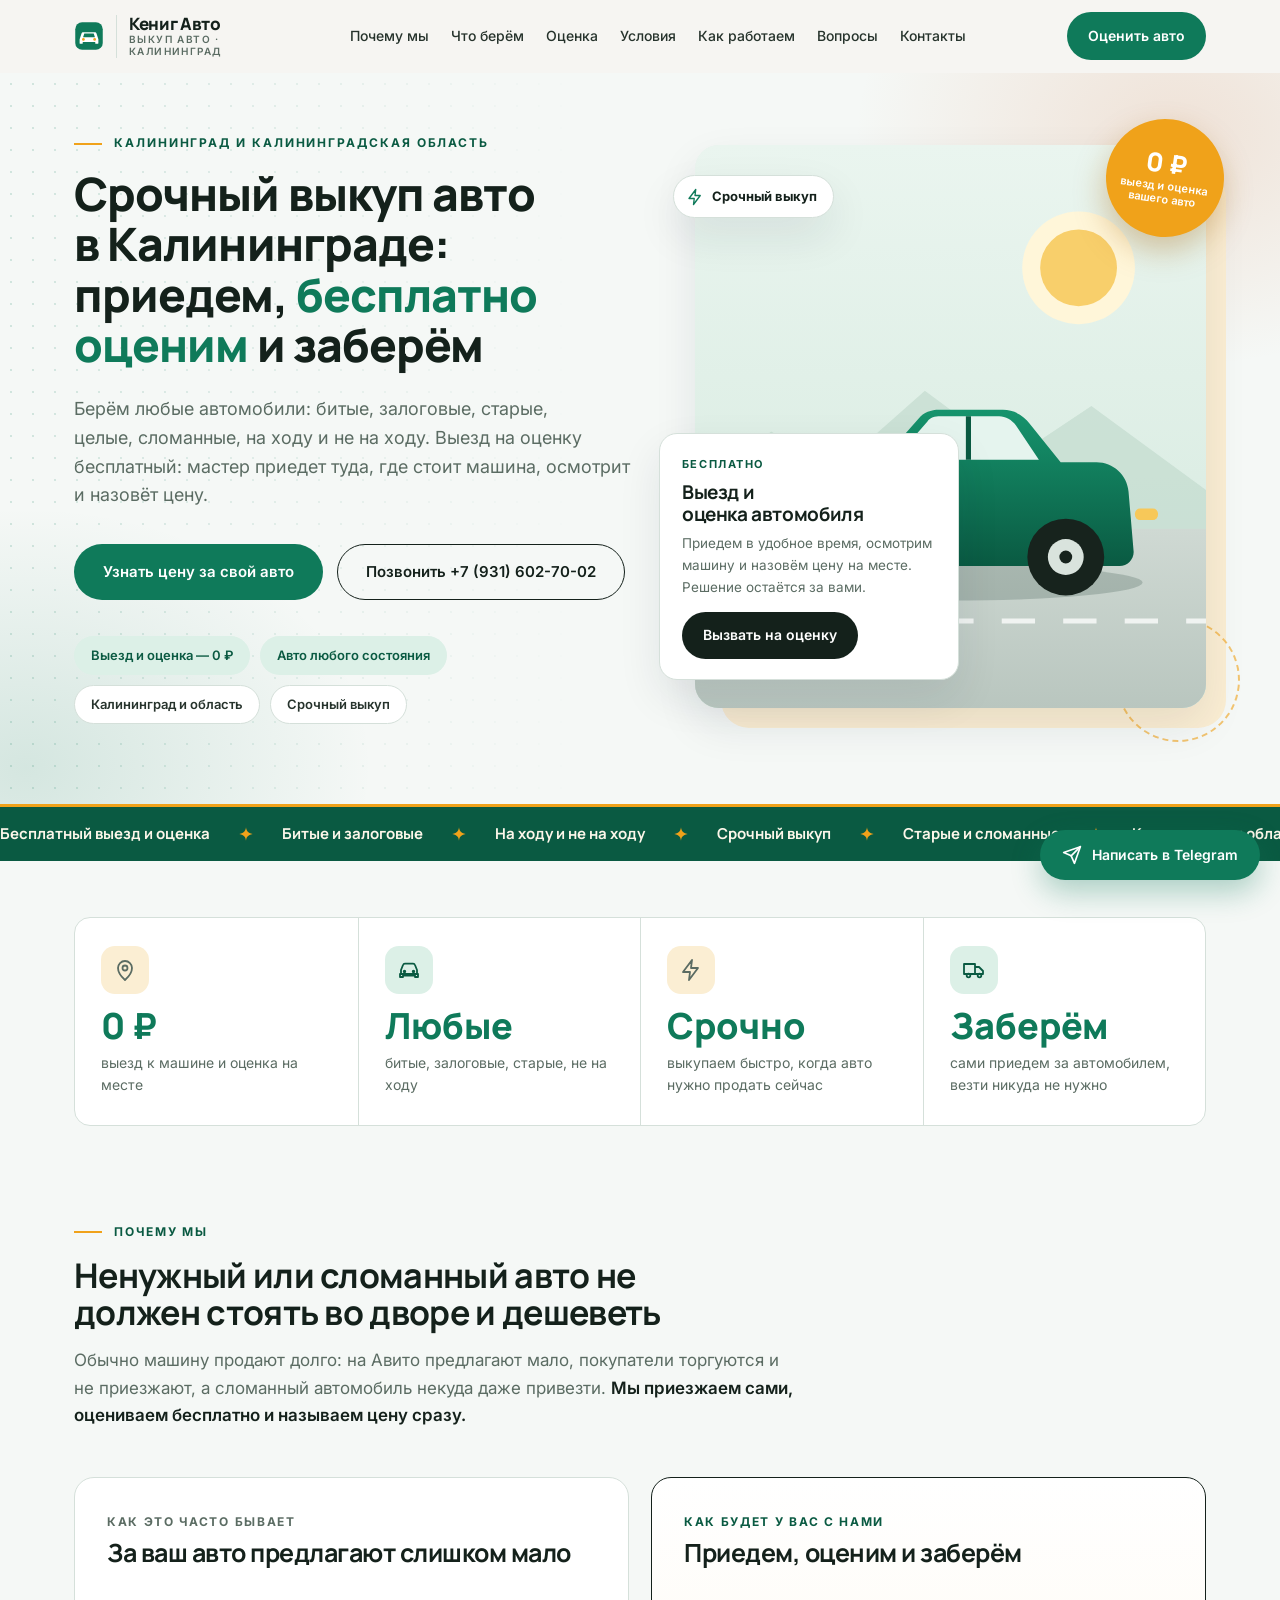
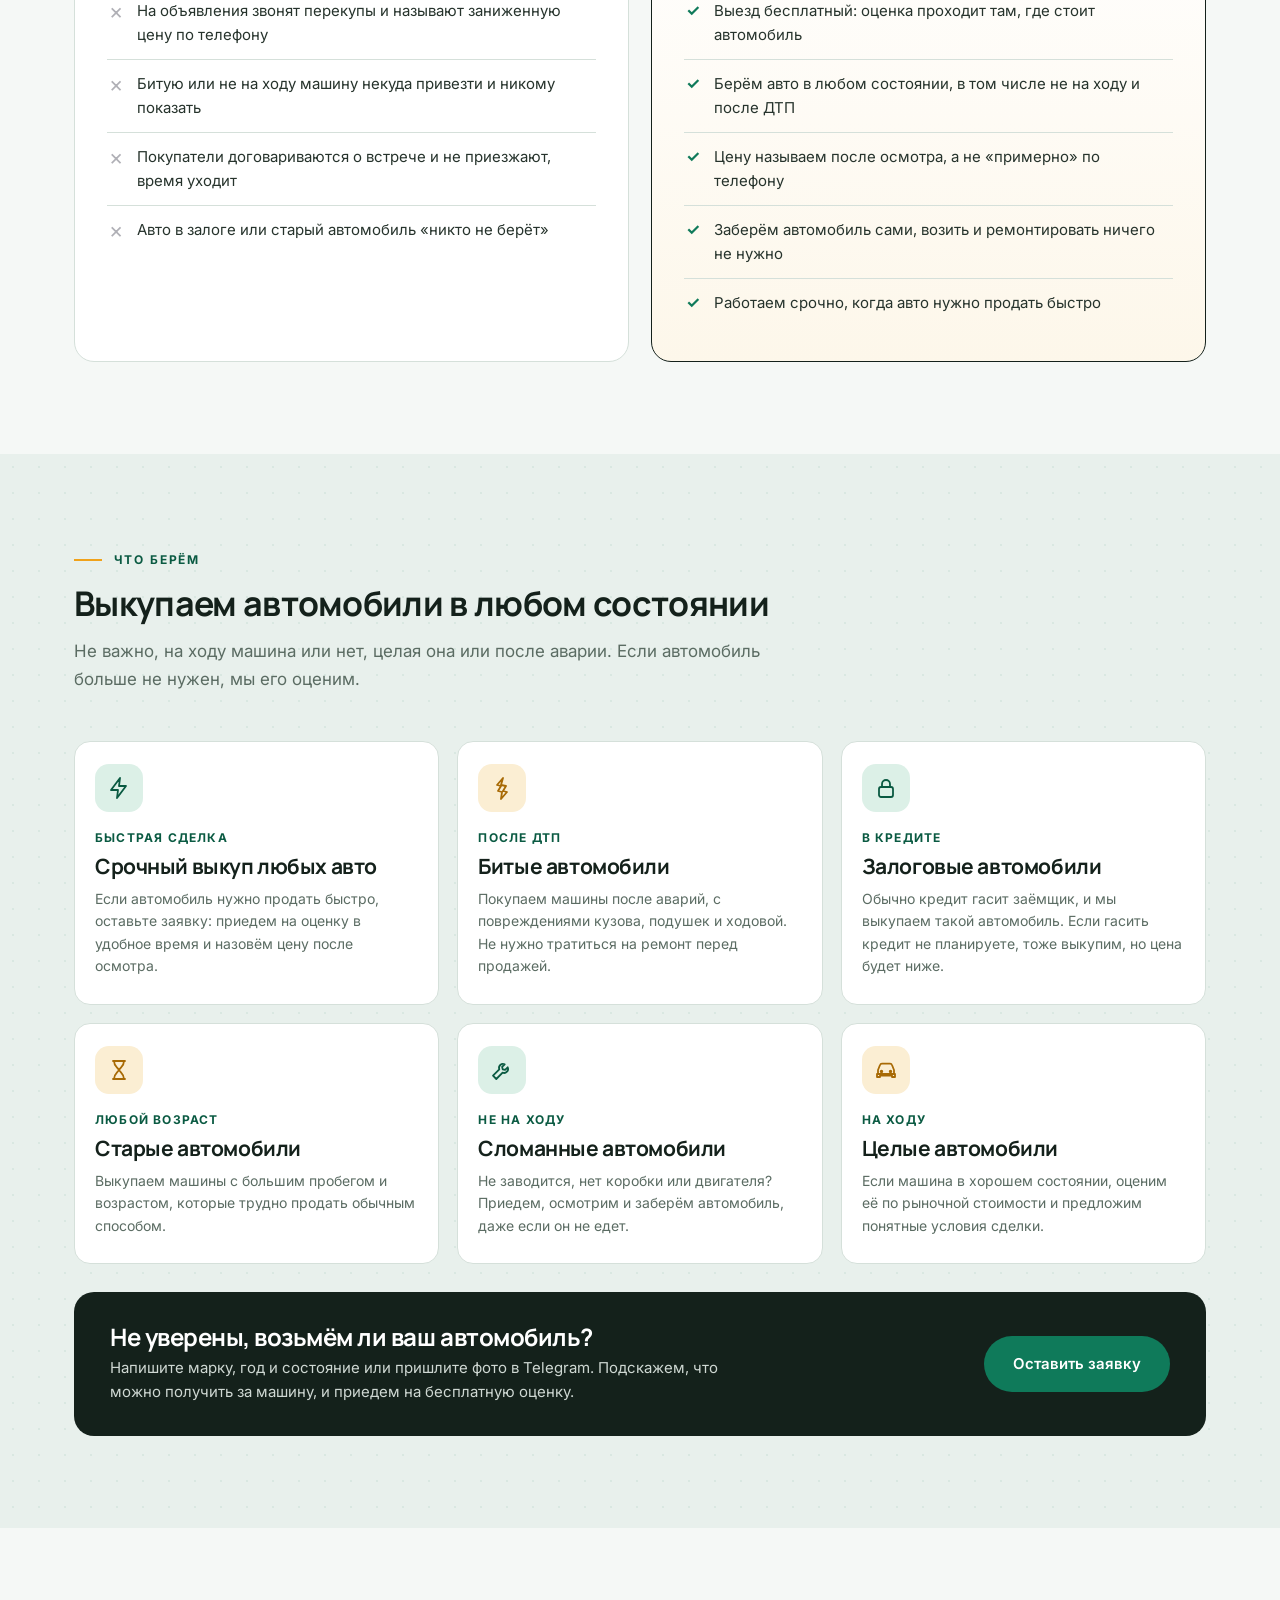
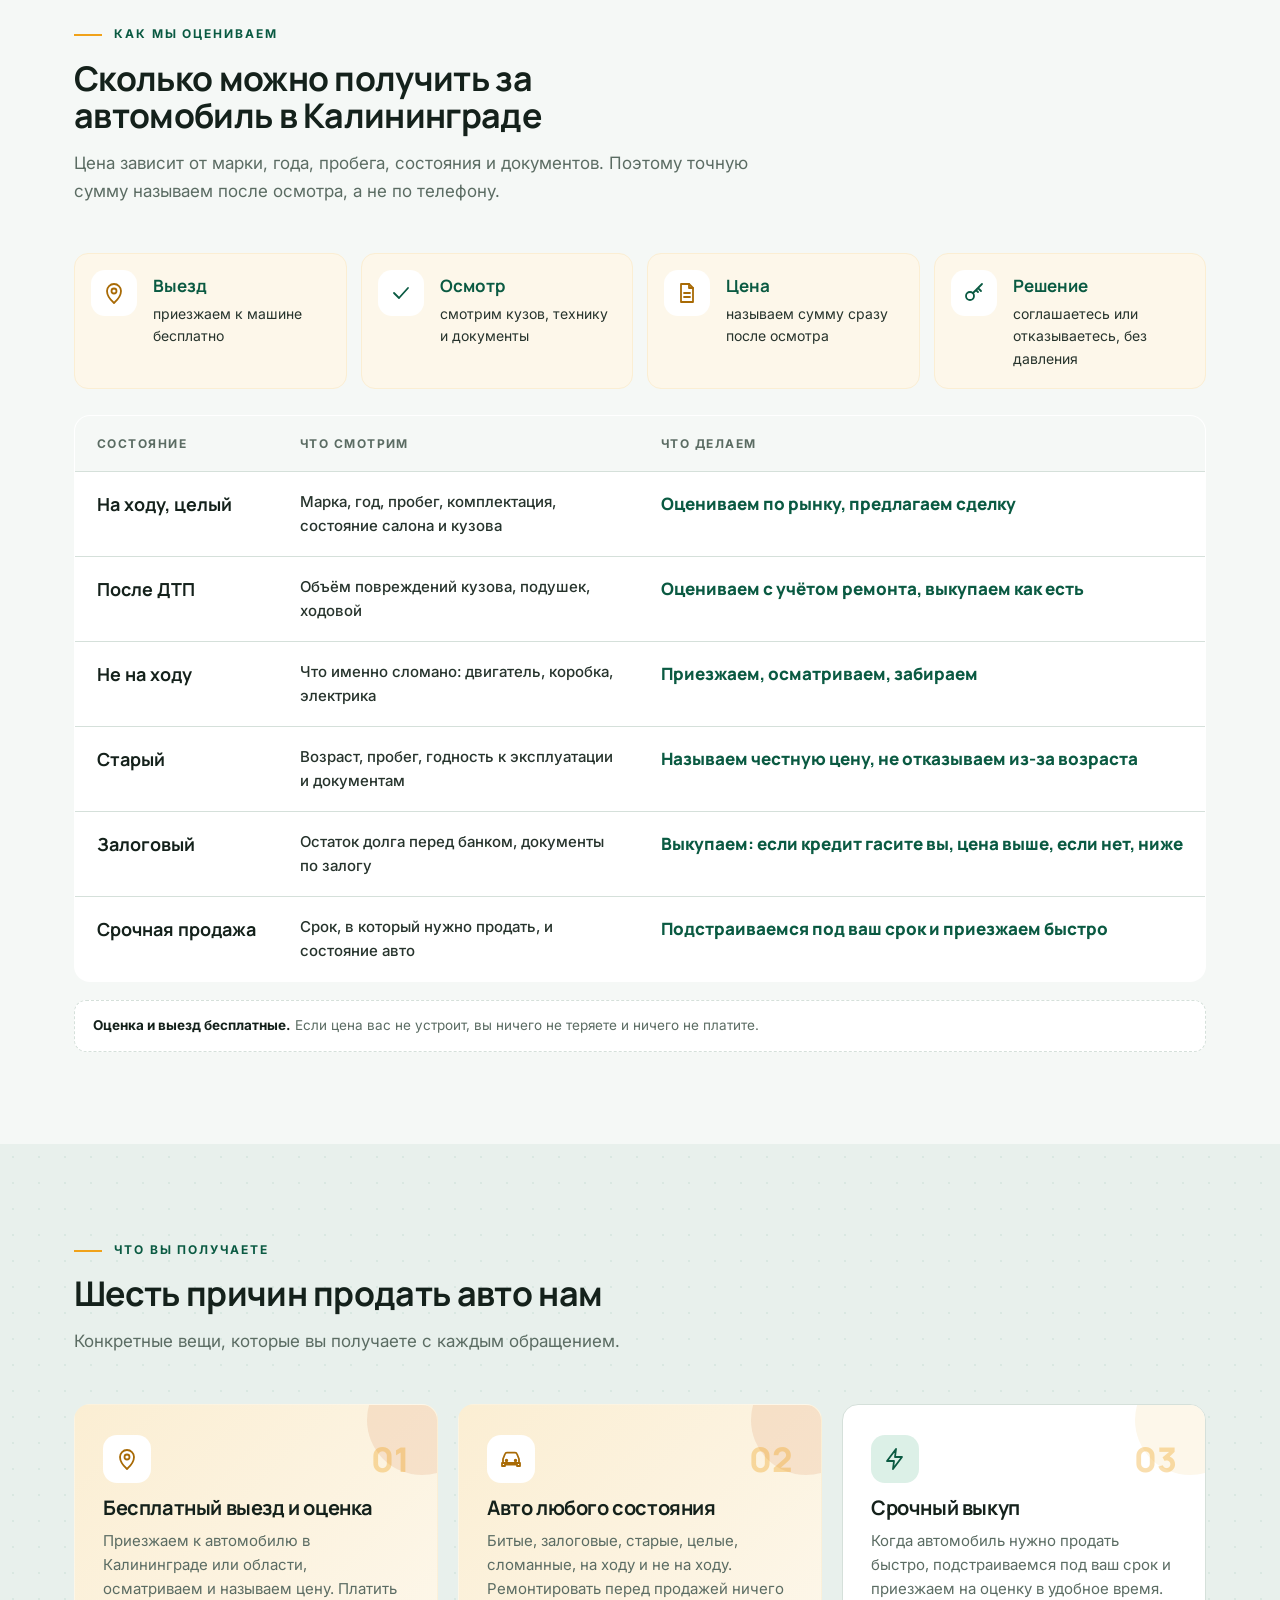
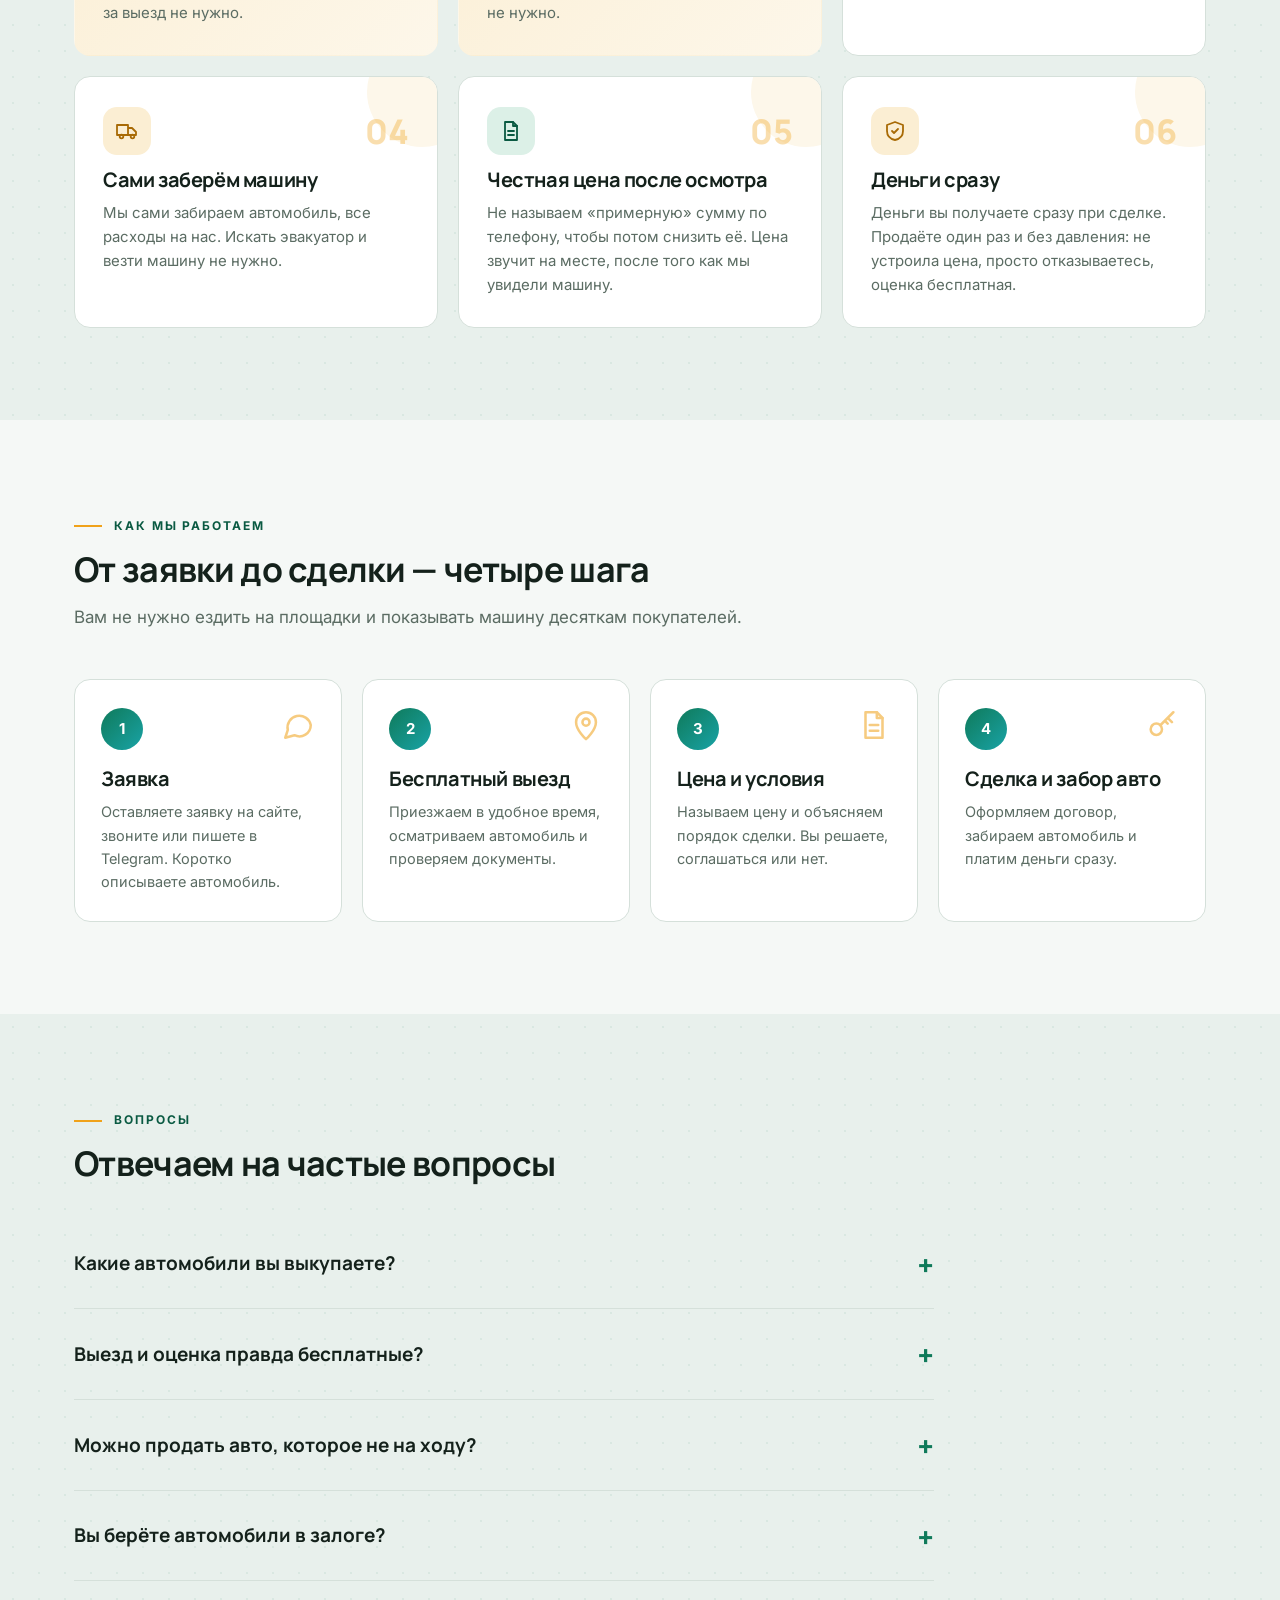
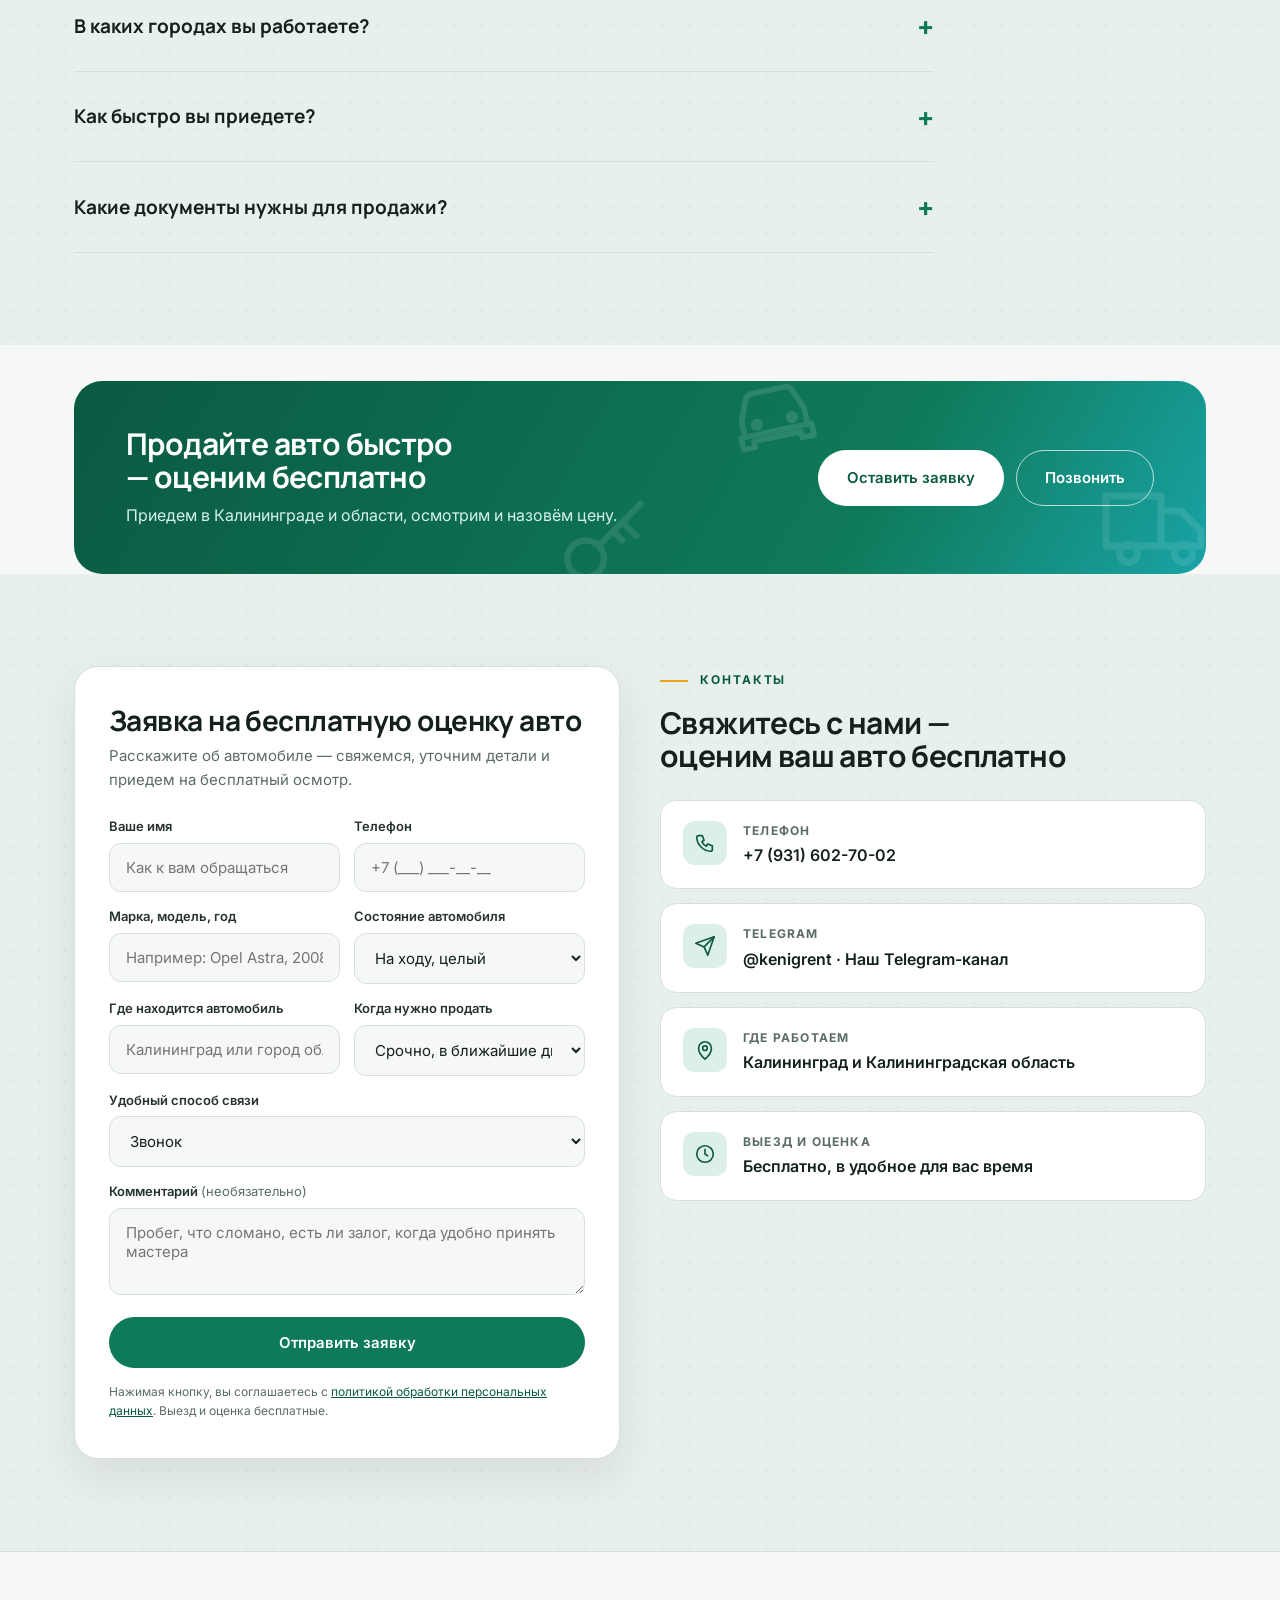
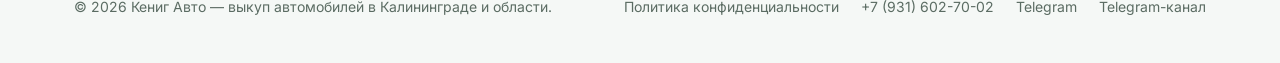
==== commit cdc46565: "Правки клиента: деньги сразу, залог, без документов, канал" ====
--- a/index.html
+++ b/index.html
@@ -161,7 +161,7 @@
           <span class="ico"><svg class="ic"><use href="#i-lock"/></svg></span>
           <p class="srv__price">в кредите</p>
           <h3>Залоговые автомобили</h3>
-          <p>Берём авто, которые находятся в залоге. Расскажем, как проходит сделка и как закрыть обязательства перед банком.</p>
+          <p>Обычно кредит гасит заёмщик, и мы выкупаем такой автомобиль. Если гасить кредит не планируете, тоже выкупим, но цена будет ниже.</p>
         </div>
       </article>
       <article class="srv">
@@ -221,7 +221,7 @@
         <tr><td>После ДТП</td><td>Объём повреждений кузова, подушек, ходовой</td><td>Оцениваем с учётом ремонта, выкупаем как есть</td></tr>
         <tr><td>Не на ходу</td><td>Что именно сломано: двигатель, коробка, электрика</td><td>Приезжаем, осматриваем, забираем</td></tr>
         <tr><td>Старый</td><td>Возраст, пробег, годность к эксплуатации и документам</td><td>Называем честную цену, не отказываем из-за возраста</td></tr>
-        <tr><td>Залоговый</td><td>Остаток долга перед банком, документы по залогу</td><td>Объясняем порядок сделки и закрытия залога</td></tr>
+        <tr><td>Залоговый</td><td>Остаток долга перед банком, документы по залогу</td><td>Выкупаем: если кредит гасите вы, цена выше, если нет, ниже</td></tr>
         <tr><td>Срочная продажа</td><td>Срок, в который нужно продать, и состояние авто</td><td>Подстраиваемся под ваш срок и приезжаем быстро</td></tr>
       </tbody>
     </table>
@@ -253,7 +253,7 @@
       <div class="offer-card">
         <div class="offer-card__top"><span class="ico"><svg class="ic"><use href="#i-truck"/></svg></span><div class="offer-card__num">04</div></div>
         <h3>Сами заберём машину</h3>
-        <p>Не нужно искать эвакуатор и везти авто на площадку: приедем и заберём туда, где она стоит.</p>
+        <p>Мы сами забираем автомобиль, все расходы на нас. Искать эвакуатор и везти машину не нужно.</p>
       </div>
       <div class="offer-card">
         <div class="offer-card__top"><span class="ico"><svg class="ic"><use href="#i-file"/></svg></span><div class="offer-card__num">05</div></div>
@@ -262,8 +262,8 @@
       </div>
       <div class="offer-card">
         <div class="offer-card__top"><span class="ico"><svg class="ic"><use href="#i-shield"/></svg></span><div class="offer-card__num">06</div></div>
-        <h3>Разовая сделка без обязательств</h3>
-        <p>Вы продаёте автомобиль один раз и без давления. Не устроила цена — просто отказываетесь, оценка бесплатная.</p>
+        <h3>Деньги сразу</h3>
+        <p>Деньги вы получаете сразу при сделке. Продаёте один раз и без давления: не устроила цена, просто отказываетесь, оценка бесплатная.</p>
       </div>
     </div>
   </div>
@@ -297,7 +297,7 @@
         <span class="step__n">4</span>
         <svg class="ic step__ic"><use href="#i-key"/></svg>
         <h3>Сделка и забор авто</h3>
-        <p>Оформляем договор, забираем автомобиль и рассчитываемся по договорённости.</p>
+        <p>Оформляем договор, забираем автомобиль и платим деньги сразу.</p>
       </div>
     </div>
   </div>
@@ -322,7 +322,7 @@
       </details>
       <details class="faq__item">
         <summary>Вы берёте автомобили в залоге?</summary>
-        <p>Да, залоговые авто мы выкупаем. Расскажем, как проходит такая сделка и что нужно по документам, чтобы закрыть обязательства перед банком.</p>
+        <p>Да. Обычно кредит гасит заёмщик, и автомобиль продаётся уже после этого. Если гасить кредит вы не собираетесь, мы всё равно можем выкупить автомобиль, просто цена будет ниже.</p>
       </details>
       <details class="faq__item">
         <summary>В каких городах вы работаете?</summary>
@@ -334,7 +334,7 @@
       </details>
       <details class="faq__item">
         <summary>Какие документы нужны для продажи?</summary>
-        <p>Обычно нужны паспорт собственника, ПТС и СТС. Для залогового автомобиля нужны ещё документы по кредиту. Точный список подскажем при обращении.</p>
+        <p>Обычно паспорт собственника, ПТС и СТС. Выкупаем и автомобили без документов, а также с запретом на регистрационные действия. Расскажите о ситуации, и мы объясним, как пройдёт сделка.</p>
       </details>
     </div>
   </div>
@@ -430,7 +430,7 @@
         </div>
         <div class="contact-card">
           <div class="contact-card__icon"><svg viewBox="0 0 24 24" fill="none" stroke="currentColor" stroke-width="1.8" stroke-linecap="round" stroke-linejoin="round"><path d="m22 2-7 20-4-9-9-4z"/><path d="M22 2 11 13"/></svg></div>
-          <div><small>Telegram</small><b><a href="https://t.me/kenigrent" target="_blank" rel="noopener">@kenigrent</a> · <a href="https://t.me/kenigavto39" target="_blank" rel="noopener">@kenigavto39</a></b></div>
+          <div><small>Telegram</small><b><a href="https://t.me/kenigrent" target="_blank" rel="noopener">@kenigrent</a> · <a href="https://t.me/kenigavto39" target="_blank" rel="noopener">Наш Telegram-канал</a></b></div>
         </div>
         <div class="contact-card">
           <div class="contact-card__icon"><svg class="ic"><use href="#i-pin"/></svg></div>
@@ -455,6 +455,7 @@
       <a href="privacy.html">Политика конфиденциальности</a>
       <a href="tel:+79316027002">+7 (931) 602-70-02</a>
       <a href="https://t.me/kenigrent" target="_blank" rel="noopener">Telegram</a>
+      <a href="https://t.me/kenigavto39" target="_blank" rel="noopener">Telegram-канал</a>
     </div>
   </div>
 </footer>
--- a/blog/blog.css
+++ b/blog/blog.css
@@ -0,0 +1,94 @@
+/* Стили блога. Цвета берутся из палитры сайта: install.mjs прописывает --b-* в blog.config.json (theme). */
+:root { --b-bg: #fff; --b-surface: #fff; --b-ink: #18181b; --b-text: #2b2b30; --b-soft: #6b6b73; --b-line: #e5e5e5; --b-accent: #2563eb; --b-accent-soft: #eef3ff; --b-radius: 16px; }
+.blog { padding: 112px 0 72px; background: var(--b-bg); color: var(--b-text); }
+.blog > section, .blog > article { width: 100%; max-width: 1160px; margin: 0 auto; padding: 0 20px; }
+.b-crumbs { display: flex; gap: 8px; flex-wrap: wrap; font-size: 14px; color: var(--b-soft); margin-bottom: 22px; }
+.b-crumbs a { color: var(--b-soft); text-decoration: none; }
+.b-crumbs a:hover { color: var(--b-accent); }
+.b-meta { display: flex; flex-wrap: wrap; align-items: center; gap: 6px 14px; font-size: 14px; color: var(--b-soft); }
+.b-chip { display: inline-block; padding: 3px 12px; border-radius: 999px; background: var(--b-accent-soft); color: var(--b-accent); font-weight: 600; font-size: 13px; }
+.b-head h1 { font-family: var(--ff-head, inherit); color: var(--b-ink); font-size: clamp(28px, 4.4vw, 46px); line-height: 1.15; margin: 14px 0 16px; letter-spacing: -0.01em; }
+.b-lead { font-size: 19px; line-height: 1.55; color: var(--b-soft); max-width: 720px; }
+.b-author { margin-top: 14px; font-size: 14px; color: var(--b-soft); }
+
+/* Статья */
+.b-article { max-width: 780px !important; }
+.b-cover { margin: 28px 0 8px; border-radius: var(--b-radius); overflow: hidden; }
+.b-cover img { display: block; width: 100%; height: auto; }
+.b-toc { margin: 28px 0; padding: 20px 24px; border: 1px solid var(--b-line); border-radius: var(--b-radius); background: var(--b-surface); }
+.b-toc ol { list-style: none; margin: 10px 0 0; padding: 0; }
+.b-toc li + li { margin-top: 6px; }
+.b-toc a { color: var(--b-text); text-decoration: none; }
+.b-toc a:hover { color: var(--b-accent); }
+.b-content { font-size: 18px; line-height: 1.75; margin-top: 28px; }
+.b-content h2 { font-family: var(--ff-head, inherit); color: var(--b-ink); font-size: clamp(24px, 3vw, 31px); line-height: 1.25; margin: 2em 0 .6em; scroll-margin-top: 100px; }
+.b-content h3 { font-family: var(--ff-head, inherit); color: var(--b-ink); font-size: 22px; margin: 1.6em 0 .5em; scroll-margin-top: 100px; }
+.b-content p { margin: 0 0 1.1em; }
+.b-content ul, .b-content ol { margin: 0 0 1.2em; padding-left: 1.4em; }
+.b-content ul { list-style: disc; }
+.b-content ol { list-style: decimal; }
+.b-content li + li { margin-top: 8px; }
+.b-content li::marker { color: var(--b-accent); }
+.b-content a { color: var(--b-accent); text-decoration: underline; text-underline-offset: 3px; }
+.b-content img { max-width: 100%; height: auto; border-radius: 12px; margin: 8px 0; }
+.b-content hr { border: 0; border-top: 1px solid var(--b-line); margin: 2em 0; }
+.b-content blockquote { margin: 1.4em 0; padding: 16px 22px; border-left: 4px solid var(--b-accent); background: var(--b-accent-soft); border-radius: 0 12px 12px 0; }
+.b-content blockquote p:last-child { margin-bottom: 0; }
+.b-content code { background: var(--b-accent-soft); padding: 2px 6px; border-radius: 6px; font-size: .92em; }
+.b-content pre { overflow-x: auto; padding: 16px; border-radius: 12px; background: var(--b-accent-soft); margin: 0 0 1.2em; }
+.b-table { overflow-x: auto; margin: 1.4em 0; border: 1px solid var(--b-line); border-radius: 12px; }
+.b-table table { width: 100%; border-collapse: collapse; font-size: 16px; line-height: 1.5; }
+.b-table th, .b-table td { padding: 12px 16px; text-align: left; border-bottom: 1px solid var(--b-line); vertical-align: top; }
+.b-table th { background: var(--b-accent-soft); color: var(--b-ink); font-weight: 600; white-space: nowrap; }
+.b-table tr:last-child td { border-bottom: 0; }
+
+.b-faq { margin-top: 44px; }
+.b-faq h2 { font-family: var(--ff-head, inherit); color: var(--b-ink); font-size: 28px; margin-bottom: 16px; }
+.b-faq details { border: 1px solid var(--b-line); border-radius: 12px; background: var(--b-surface); margin-bottom: 10px; padding: 0 20px; }
+.b-faq summary { cursor: pointer; padding: 16px 0; font-weight: 600; color: var(--b-ink); list-style: none; display: flex; justify-content: space-between; gap: 16px; }
+.b-faq summary::-webkit-details-marker { display: none; }
+.b-faq summary::after { content: '+'; color: var(--b-accent); font-size: 22px; line-height: 1; }
+.b-faq details[open] summary::after { content: '−'; }
+.b-faq details p { padding: 0 0 18px; color: var(--b-text); line-height: 1.65; }
+.b-disclaimer { margin-top: 32px; font-size: 14px; line-height: 1.55; color: var(--b-soft); padding-top: 16px; border-top: 1px solid var(--b-line); }
+.b-cta { margin-top: 40px; padding: 32px; border-radius: var(--b-radius); background: var(--b-accent-soft); border: 1px solid var(--b-line); text-align: left; }
+.b-cta h2 { font-family: var(--ff-head, inherit); color: var(--b-ink); font-size: 26px; margin-bottom: 8px; }
+.b-cta p { margin-bottom: 18px; color: var(--b-text); max-width: 560px; }
+.b-cta__btn { display: inline-flex; }
+.b-preview { margin: 0 0 22px; padding: 12px 16px; border-radius: 12px; background: #fff4d6; color: #6b4e00; font-size: 14px; border: 1px solid #f0d98a; }
+
+/* Карточки */
+.b-grid { display: grid; grid-template-columns: repeat(3, 1fr); gap: 24px; margin-top: 32px; }
+.b-card { display: flex; flex-direction: column; background: var(--b-surface); border: 1px solid var(--b-line); border-radius: var(--b-radius); overflow: hidden; transition: transform .2s, box-shadow .2s; }
+.b-card:hover { transform: translateY(-3px); box-shadow: 0 16px 36px rgba(20, 20, 30, .09); }
+.b-card__img { display: block; aspect-ratio: 16 / 10; overflow: hidden; background: var(--b-accent-soft); }
+.b-card__img img { width: 100%; height: 100%; object-fit: cover; display: block; }
+.b-card__body { display: flex; flex-direction: column; gap: 10px; padding: 22px; flex: 1; }
+.b-card h3 { font-family: var(--ff-head, inherit); font-size: 20px; line-height: 1.3; margin: 0; }
+.b-card h3 a { color: var(--b-ink); text-decoration: none; }
+.b-card h3 a:hover { color: var(--b-accent); }
+.b-card p { color: var(--b-soft); font-size: 15px; line-height: 1.55; margin: 0; }
+.b-more { margin-top: auto; padding-top: 6px; color: var(--b-accent); font-weight: 600; text-decoration: none; }
+.b-more::after { content: ' →'; }
+.b-related { margin-top: 72px !important; }
+.b-related h2, .b-home h2 { font-family: var(--ff-head, inherit); color: var(--b-ink); font-size: clamp(26px, 3.4vw, 36px); }
+.b-empty { margin-top: 32px; color: var(--b-soft); }
+
+/* Блок на главной */
+.b-home { padding: 88px 0; background: var(--b-bg); }
+.b-home .container { max-width: 1160px; margin: 0 auto; padding: 0 20px; }
+.b-home__head { display: flex; justify-content: space-between; align-items: flex-end; gap: 16px; flex-wrap: wrap; }
+.b-home .b-more { margin-top: 0; }
+
+@media (max-width: 960px) { .b-grid { grid-template-columns: repeat(2, 1fr); } }
+@media (max-width: 640px) {
+  .blog { padding: 92px 0 48px; }
+  .b-grid { grid-template-columns: 1fr; gap: 18px; }
+  .b-content { font-size: 17px; }
+  .b-lead { font-size: 17px; }
+  .b-cta { padding: 24px 20px; }
+  .b-home { padding: 56px 0; }
+}
+
+/* тема сайта */
+:root{--b-accent:var(--clr-accent);--b-accent-soft:var(--clr-accent-soft);--b-bg:var(--clr-bg);--b-surface:var(--clr-surface);--b-ink:var(--clr-ink);--b-text:var(--clr-text);--b-soft:var(--clr-text-soft);--b-line:var(--clr-line)}
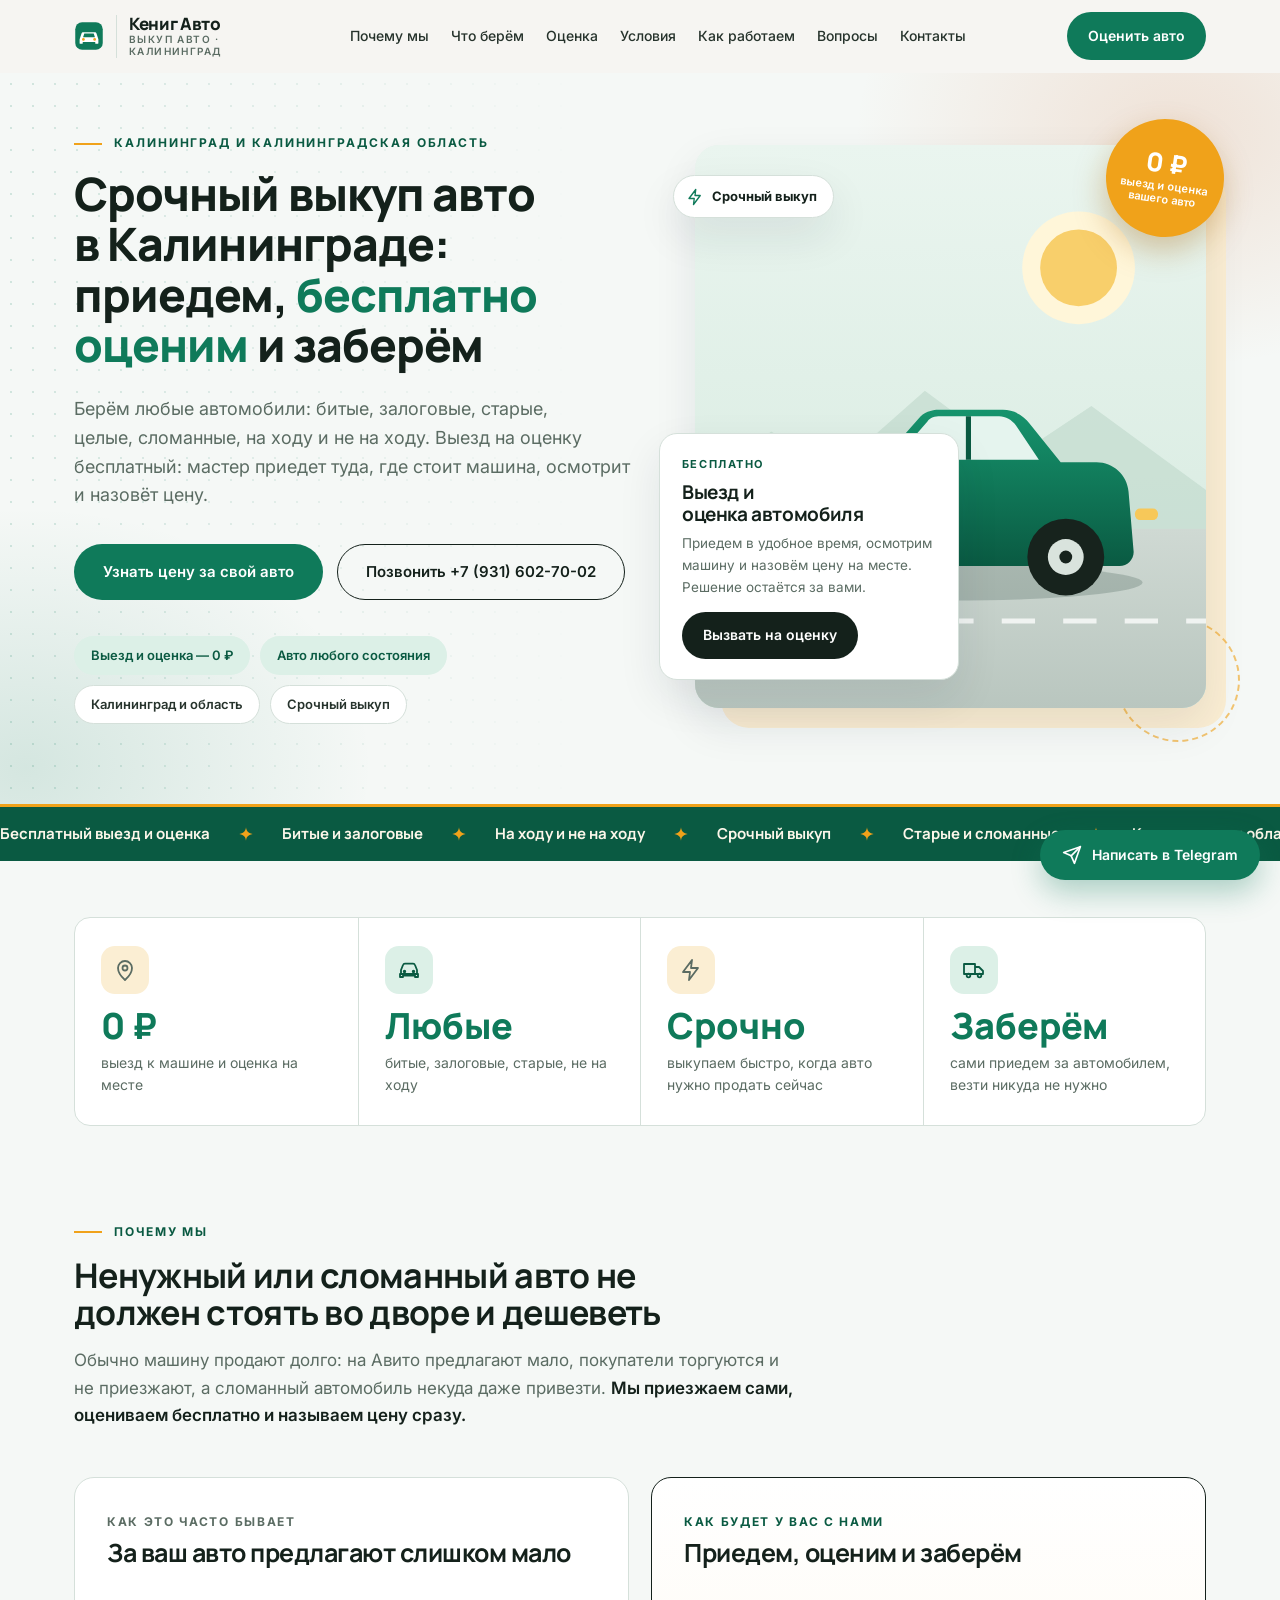
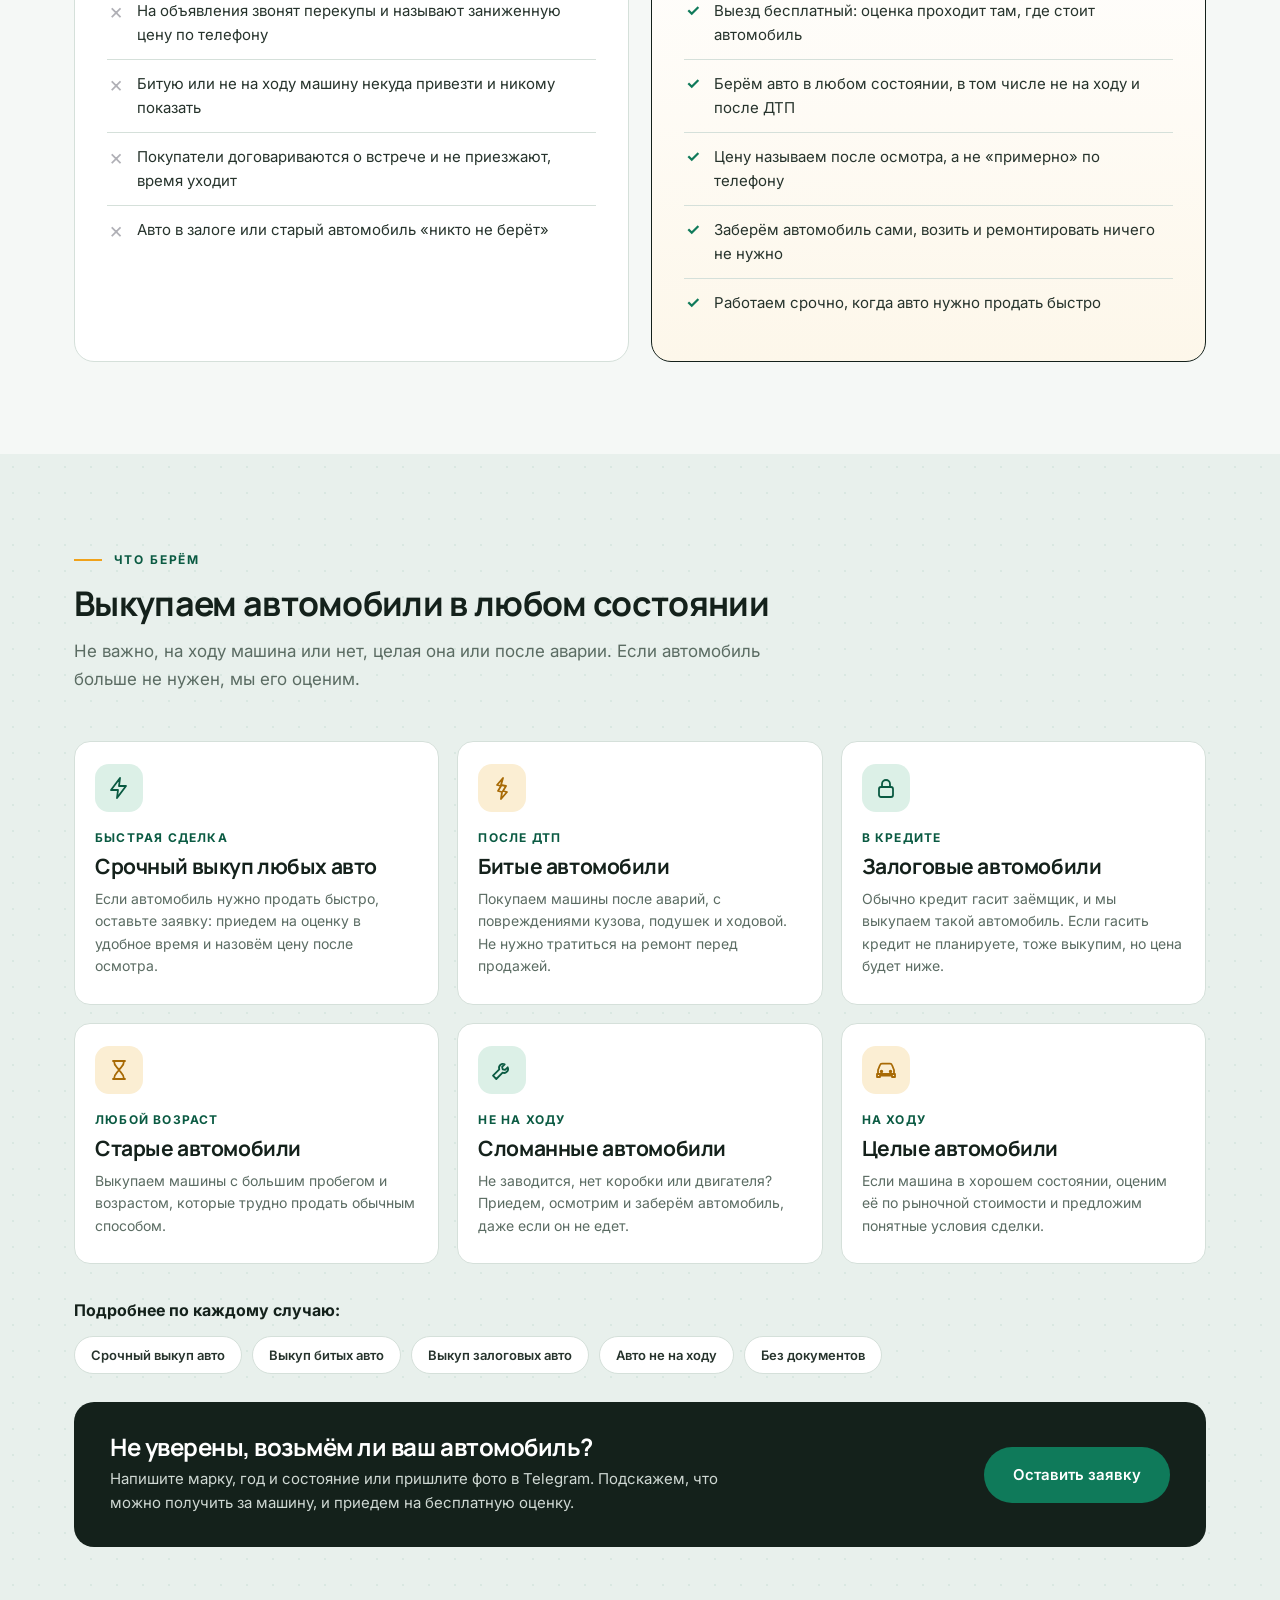
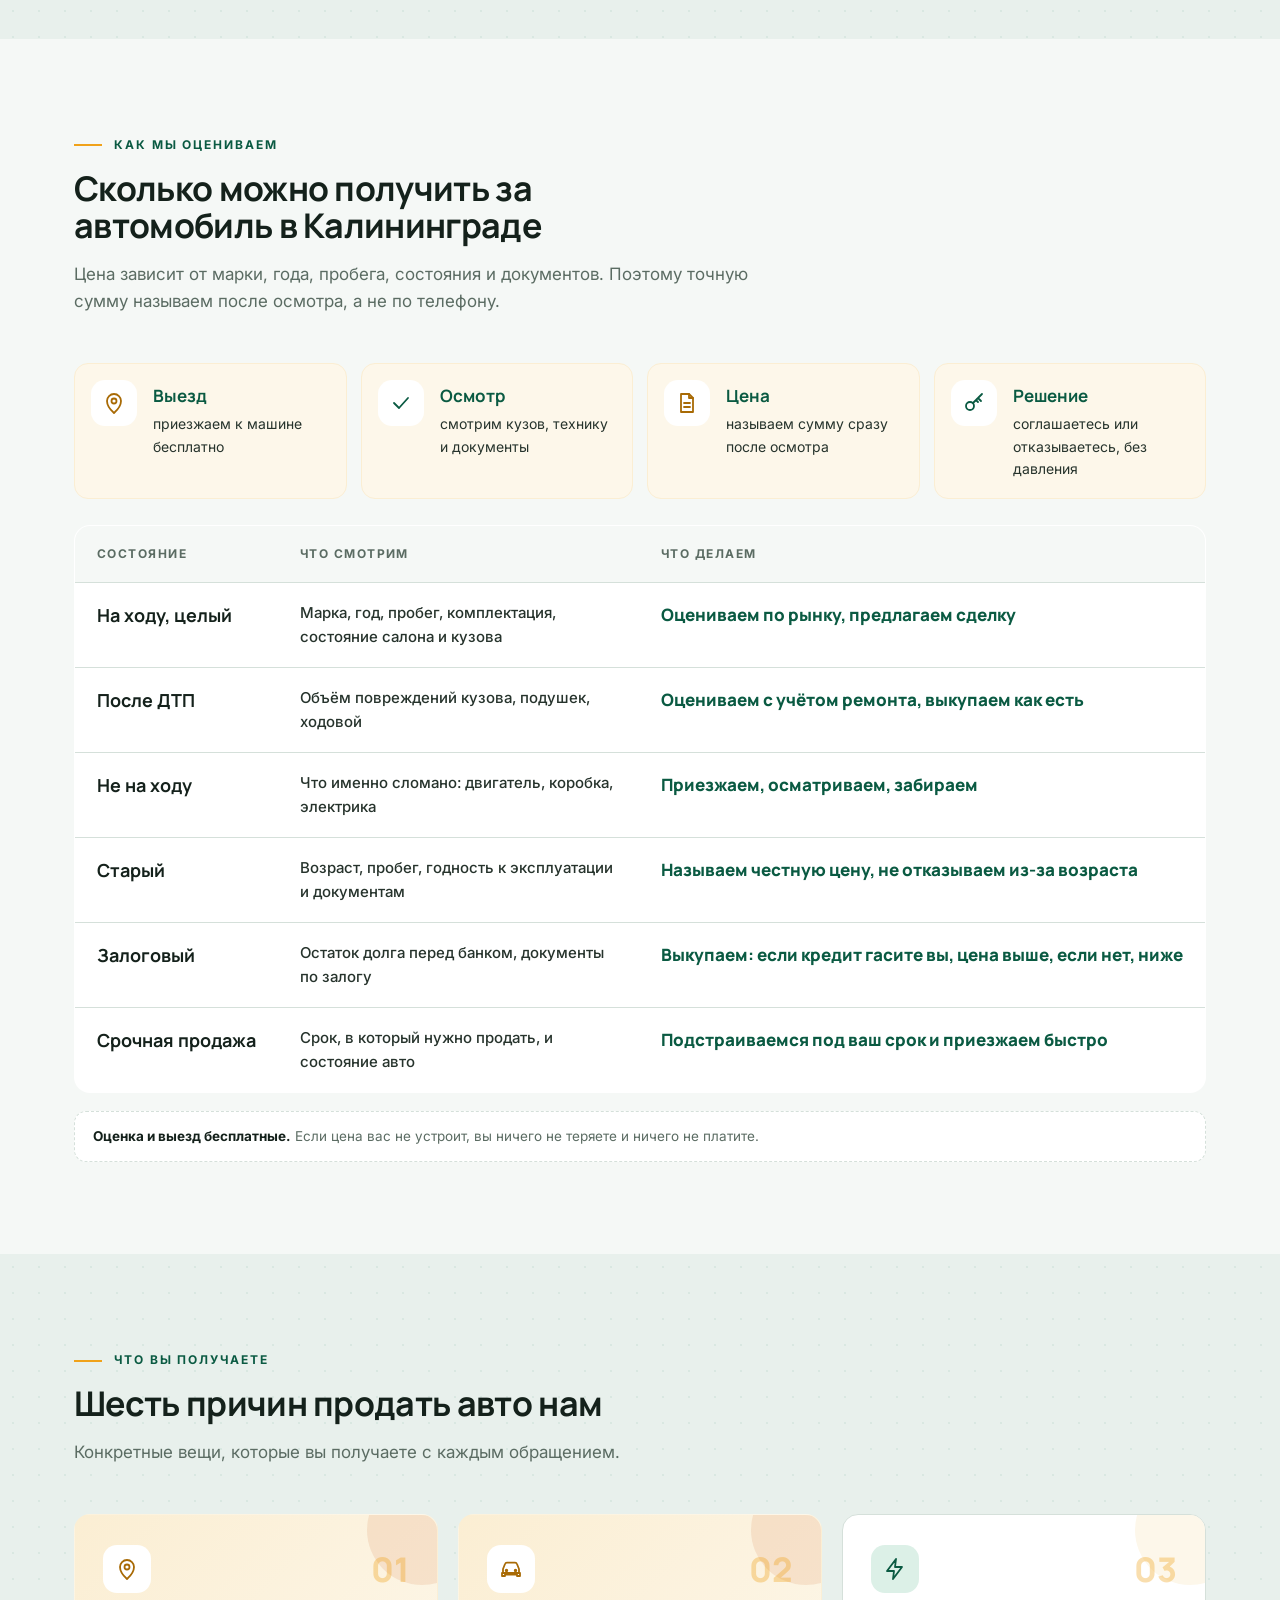
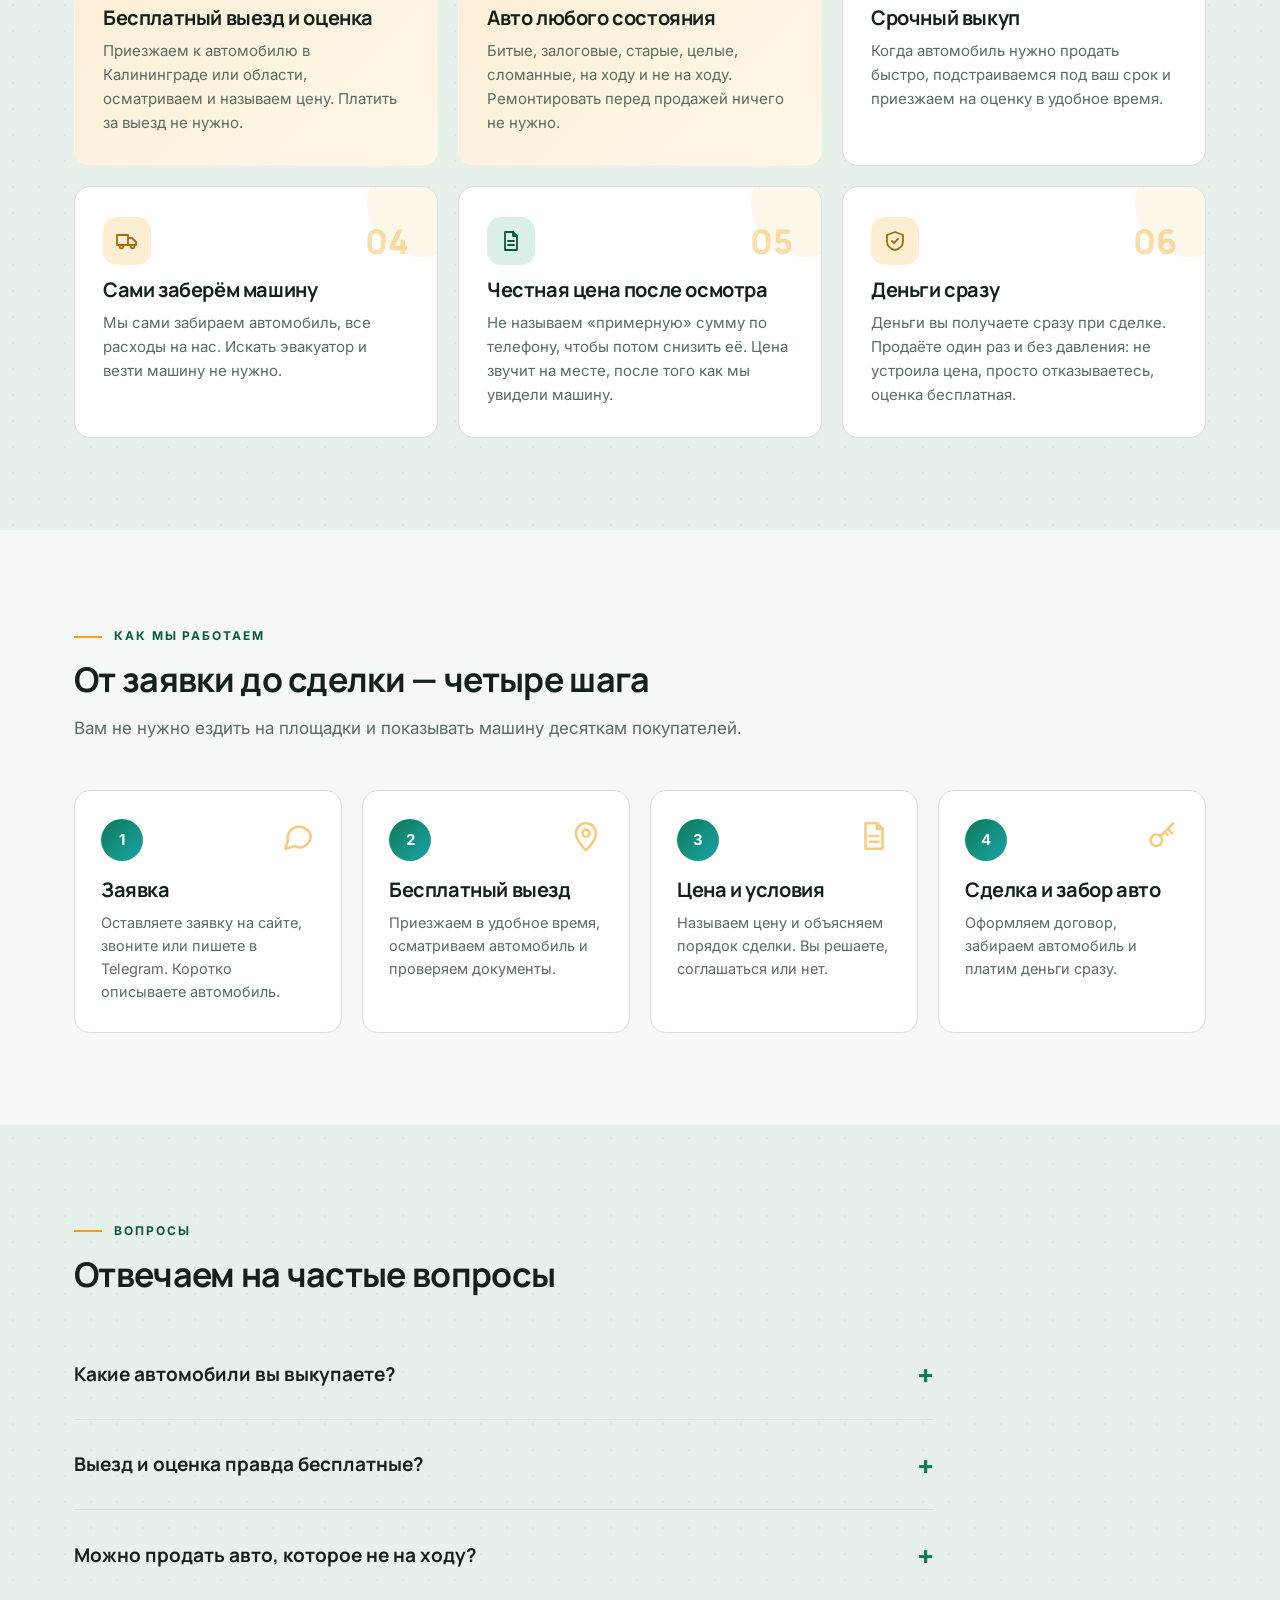
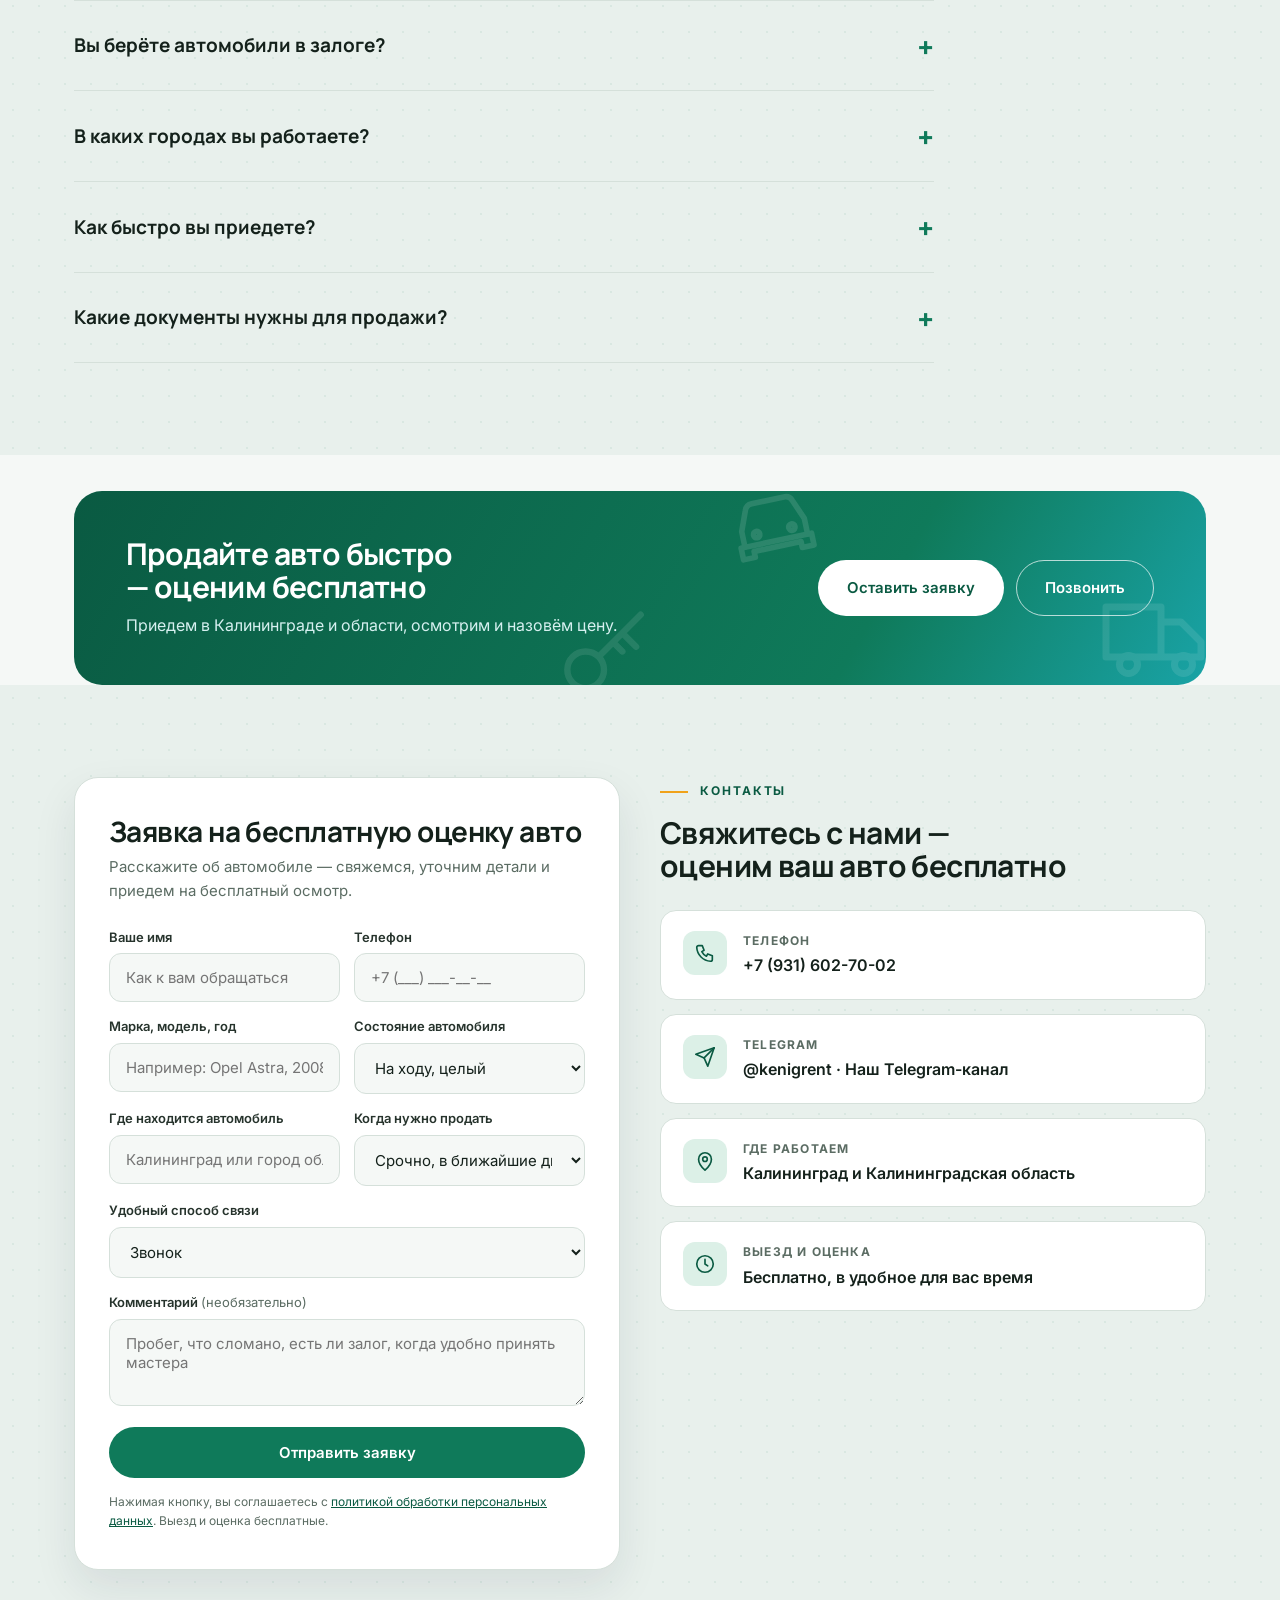
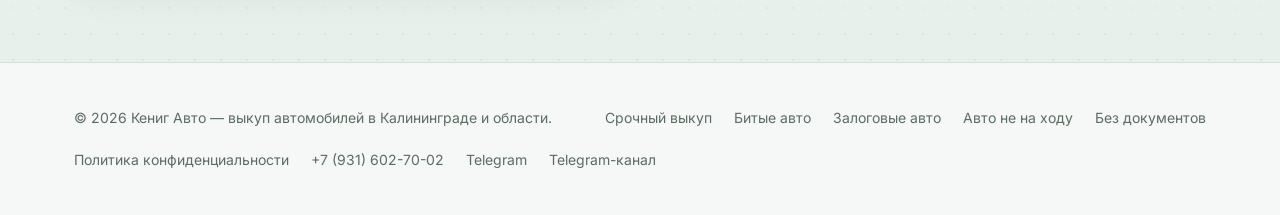
==== commit 0352e1d7: "SEO без переноса: индексация, 5 посадочных, canonical/OG/JSON-LD, sitemap" ====
--- a/index.html
+++ b/index.html
@@ -3,7 +3,18 @@
 <head>
 <meta charset="UTF-8">
 <meta name="viewport" content="width=device-width, initial-scale=1.0">
-<meta name="robots" content="noindex, nofollow">
+<meta name="robots" content="index, follow, max-image-preview:large">
+<meta name="theme-color" content="#0f7a5a">
+<link rel="canonical" href="https://murzzsite.github.io/kenigavto-vykup/">
+<meta property="og:type" content="website">
+<meta property="og:locale" content="ru_RU">
+<meta property="og:site_name" content="Кениг Авто">
+<meta property="og:title" content="Срочный выкуп авто в Калининграде и области с бесплатным выездом | Кениг Авто">
+<meta property="og:description" content="Выкуп любых автомобилей в Калининграде и Калининградской области: битых, залоговых, старых, не на ходу. Бесплатный выезд и оценка, приедем и заберём авто.">
+<meta property="og:url" content="https://murzzsite.github.io/kenigavto-vykup/">
+<meta property="og:image" content="https://murzzsite.github.io/kenigavto-vykup/img/og.png">
+<meta name="twitter:card" content="summary_large_image">
+<script type="application/ld+json">{"@context": "https://schema.org", "@graph": [{"@type": "Organization", "@id": "https://murzzsite.github.io/kenigavto-vykup/#org", "name": "Кениг Авто", "url": "https://murzzsite.github.io/kenigavto-vykup/", "description": "Выкуп автомобилей в любом состоянии в Калининграде и Калининградской области с бесплатным выездом на оценку.", "telephone": "+79316027002", "areaServed": {"@type": "AdministrativeArea", "name": "Калининградская область"}, "sameAs": ["https://t.me/kenigavto39"], "contactPoint": {"@type": "ContactPoint", "telephone": "+79316027002", "contactType": "customer service", "availableLanguage": "ru"}}, {"@type": "WebSite", "@id": "https://murzzsite.github.io/kenigavto-vykup/#site", "url": "https://murzzsite.github.io/kenigavto-vykup/", "name": "Кениг Авто", "inLanguage": "ru-RU", "publisher": {"@id": "https://murzzsite.github.io/kenigavto-vykup/#org"}}, {"@type": "FAQPage", "mainEntity": [{"@type": "Question", "name": "Какие автомобили вы выкупаете?", "acceptedAnswer": {"@type": "Answer", "text": "Любые: битые после ДТП, залоговые, старые, целые, сломанные, на ходу и не на ходу, а также без документов и с запретом на регистрационные действия."}}, {"@type": "Question", "name": "Выезд и оценка правда бесплатные?", "acceptedAnswer": {"@type": "Answer", "text": "Да. Мы приезжаем к автомобилю, осматриваем его и называем цену, не беря за это денег. Если цена не подошла, вы просто отказываетесь."}}, {"@type": "Question", "name": "Когда вы платите деньги?", "acceptedAnswer": {"@type": "Answer", "text": "Деньги платим сразу при сделке."}}, {"@type": "Question", "name": "В каких городах вы работаете?", "acceptedAnswer": {"@type": "Answer", "text": "В Калининграде и по всей Калининградской области."}}]}]}</script>
 <title>Срочный выкуп авто в Калининграде и области с бесплатным выездом | Кениг Авто</title>
 <meta name="description" content="Выкуп любых автомобилей в Калининграде и Калининградской области: битых, залоговых, старых, не на ходу. Бесплатный выезд и оценка, приедем и заберём авто.">
 <link rel="icon" href="img/favicon.svg" type="image/svg+xml">
@@ -189,6 +200,14 @@
         </div>
       </article>
     </div>
+    <p style="margin-top:34px;font-weight:700;color:var(--clr-ink)">Подробнее по каждому случаю:</p>
+    <div style="display:flex;flex-wrap:wrap;gap:10px;margin-top:12px">
+      <a href="srochnyj-vykup-avto.html" class="chip">Срочный выкуп авто</a>
+      <a href="vykup-bityh-avto.html" class="chip">Выкуп битых авто</a>
+      <a href="vykup-zalogovyh-avto.html" class="chip">Выкуп залоговых авто</a>
+      <a href="vykup-avto-ne-na-hodu.html" class="chip">Авто не на ходу</a>
+      <a href="vykup-avto-bez-dokumentov.html" class="chip">Без документов</a>
+    </div>
     <div class="furniture-row" style="margin-top:28px">
       <div>
         <h3>Не уверены, возьмём ли ваш автомобиль?</h3>
@@ -452,6 +471,13 @@
   <div class="container footer__inner">
     <div>© <span id="year">2026</span> Кениг Авто — выкуп автомобилей в Калининграде и области.</div>
     <div class="footer__links">
+      <a href="srochnyj-vykup-avto.html">Срочный выкуп</a>
+      <a href="vykup-bityh-avto.html">Битые авто</a>
+      <a href="vykup-zalogovyh-avto.html">Залоговые авто</a>
+      <a href="vykup-avto-ne-na-hodu.html">Авто не на ходу</a>
+      <a href="vykup-avto-bez-dokumentov.html">Без документов</a>
+    </div>
+    <div class="footer__links">
       <a href="privacy.html">Политика конфиденциальности</a>
       <a href="tel:+79316027002">+7 (931) 602-70-02</a>
       <a href="https://t.me/kenigrent" target="_blank" rel="noopener">Telegram</a>
